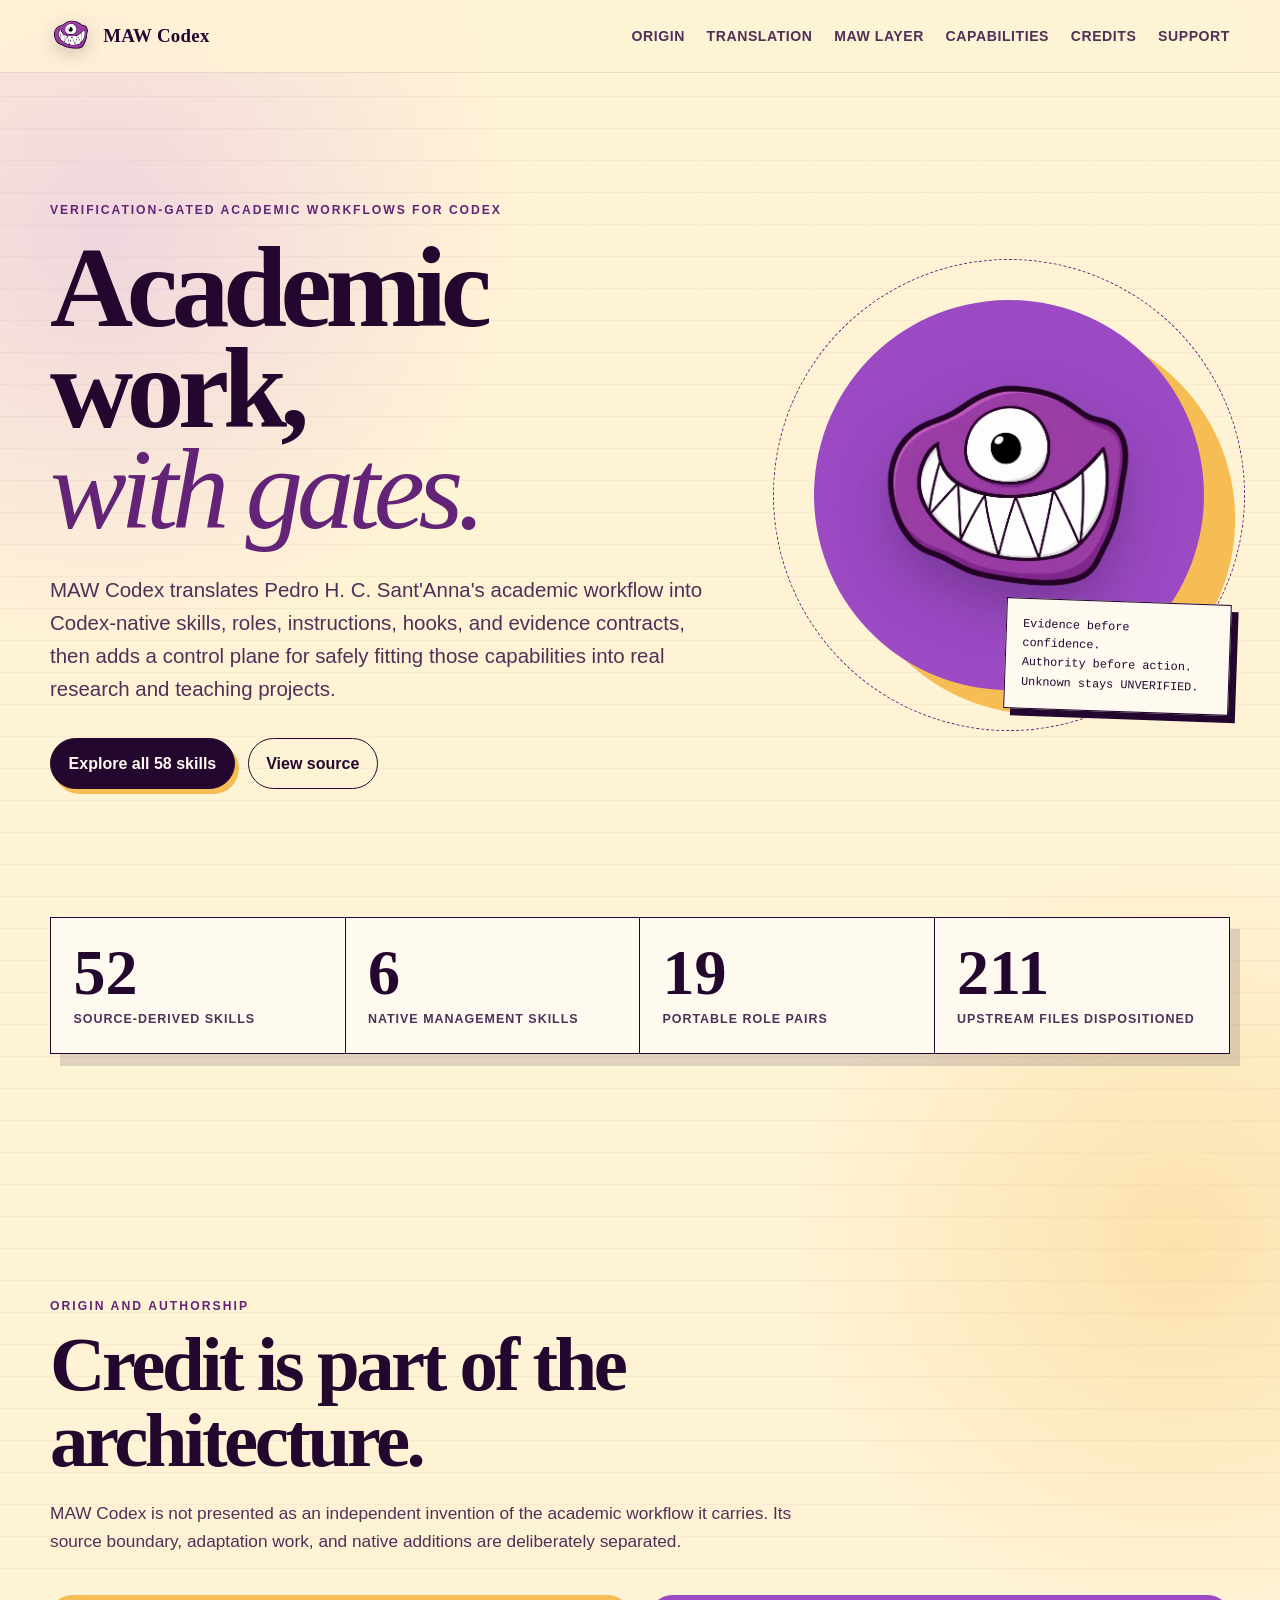
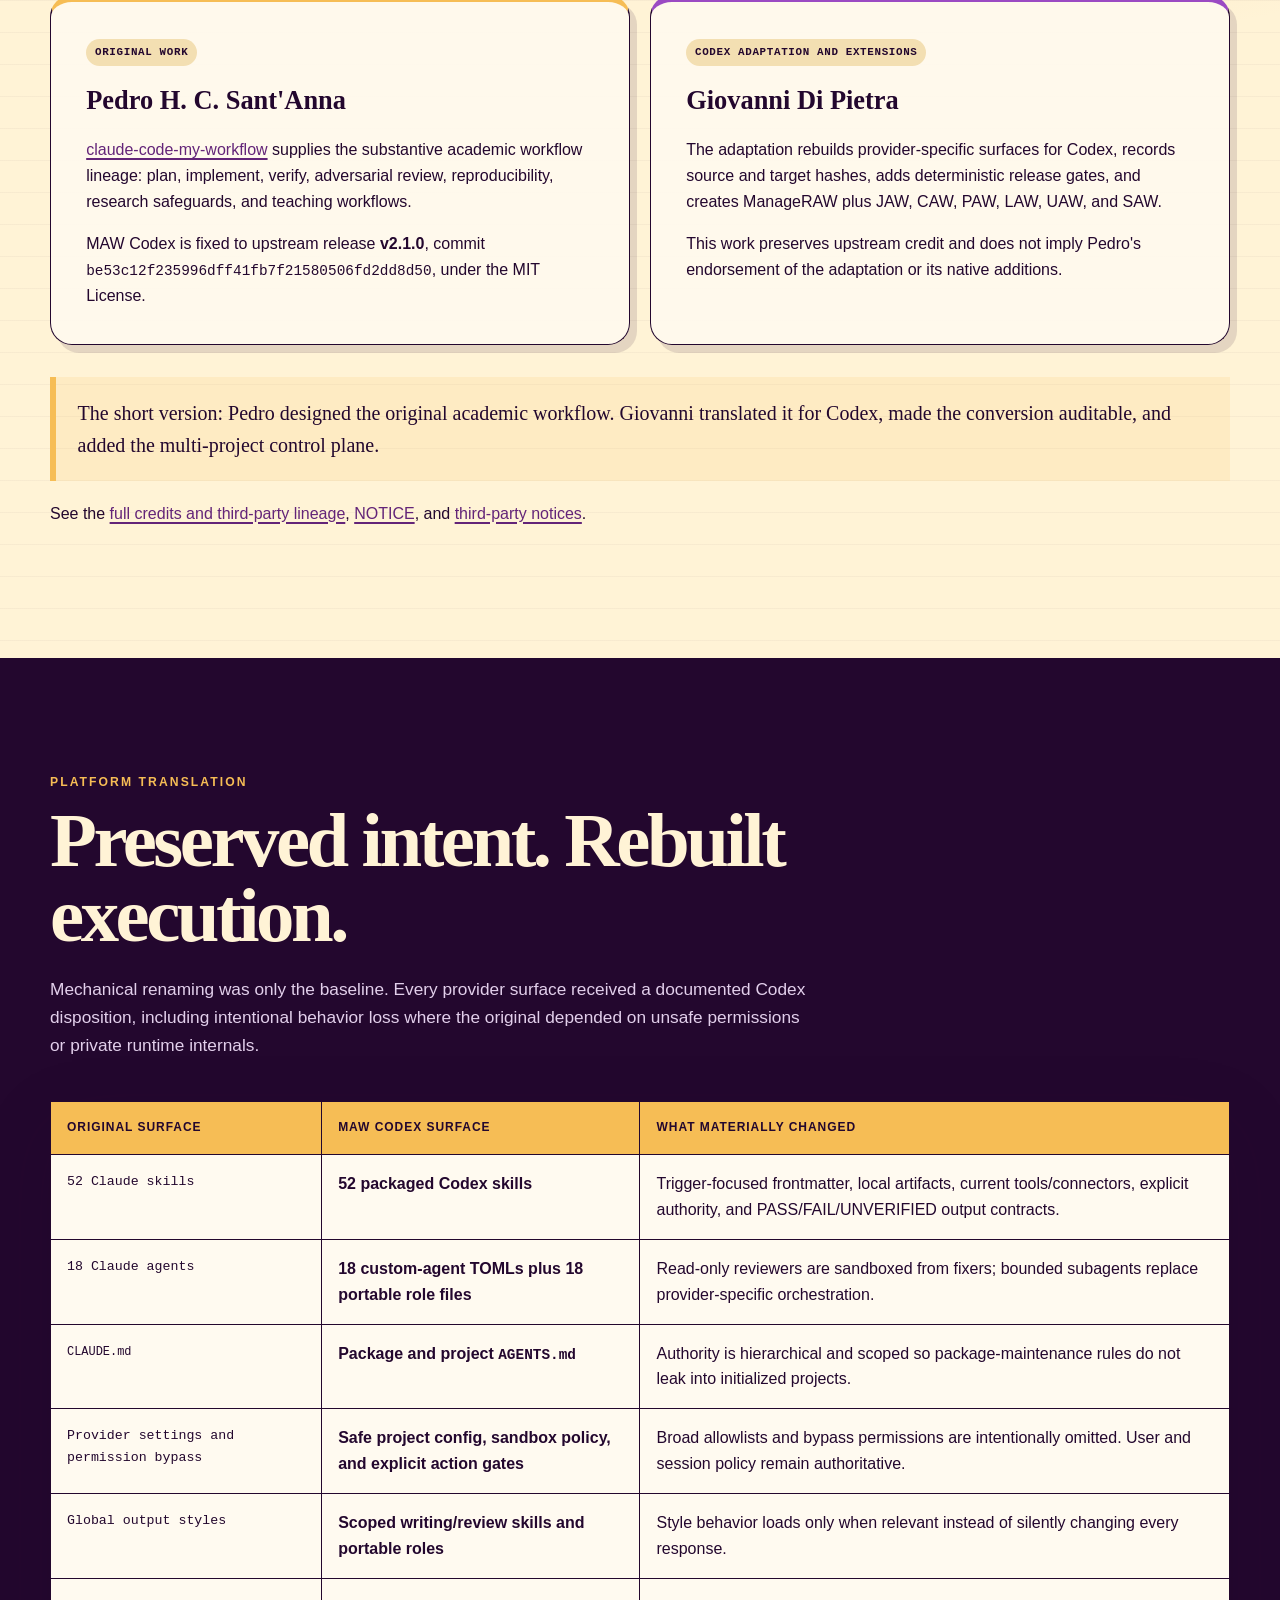
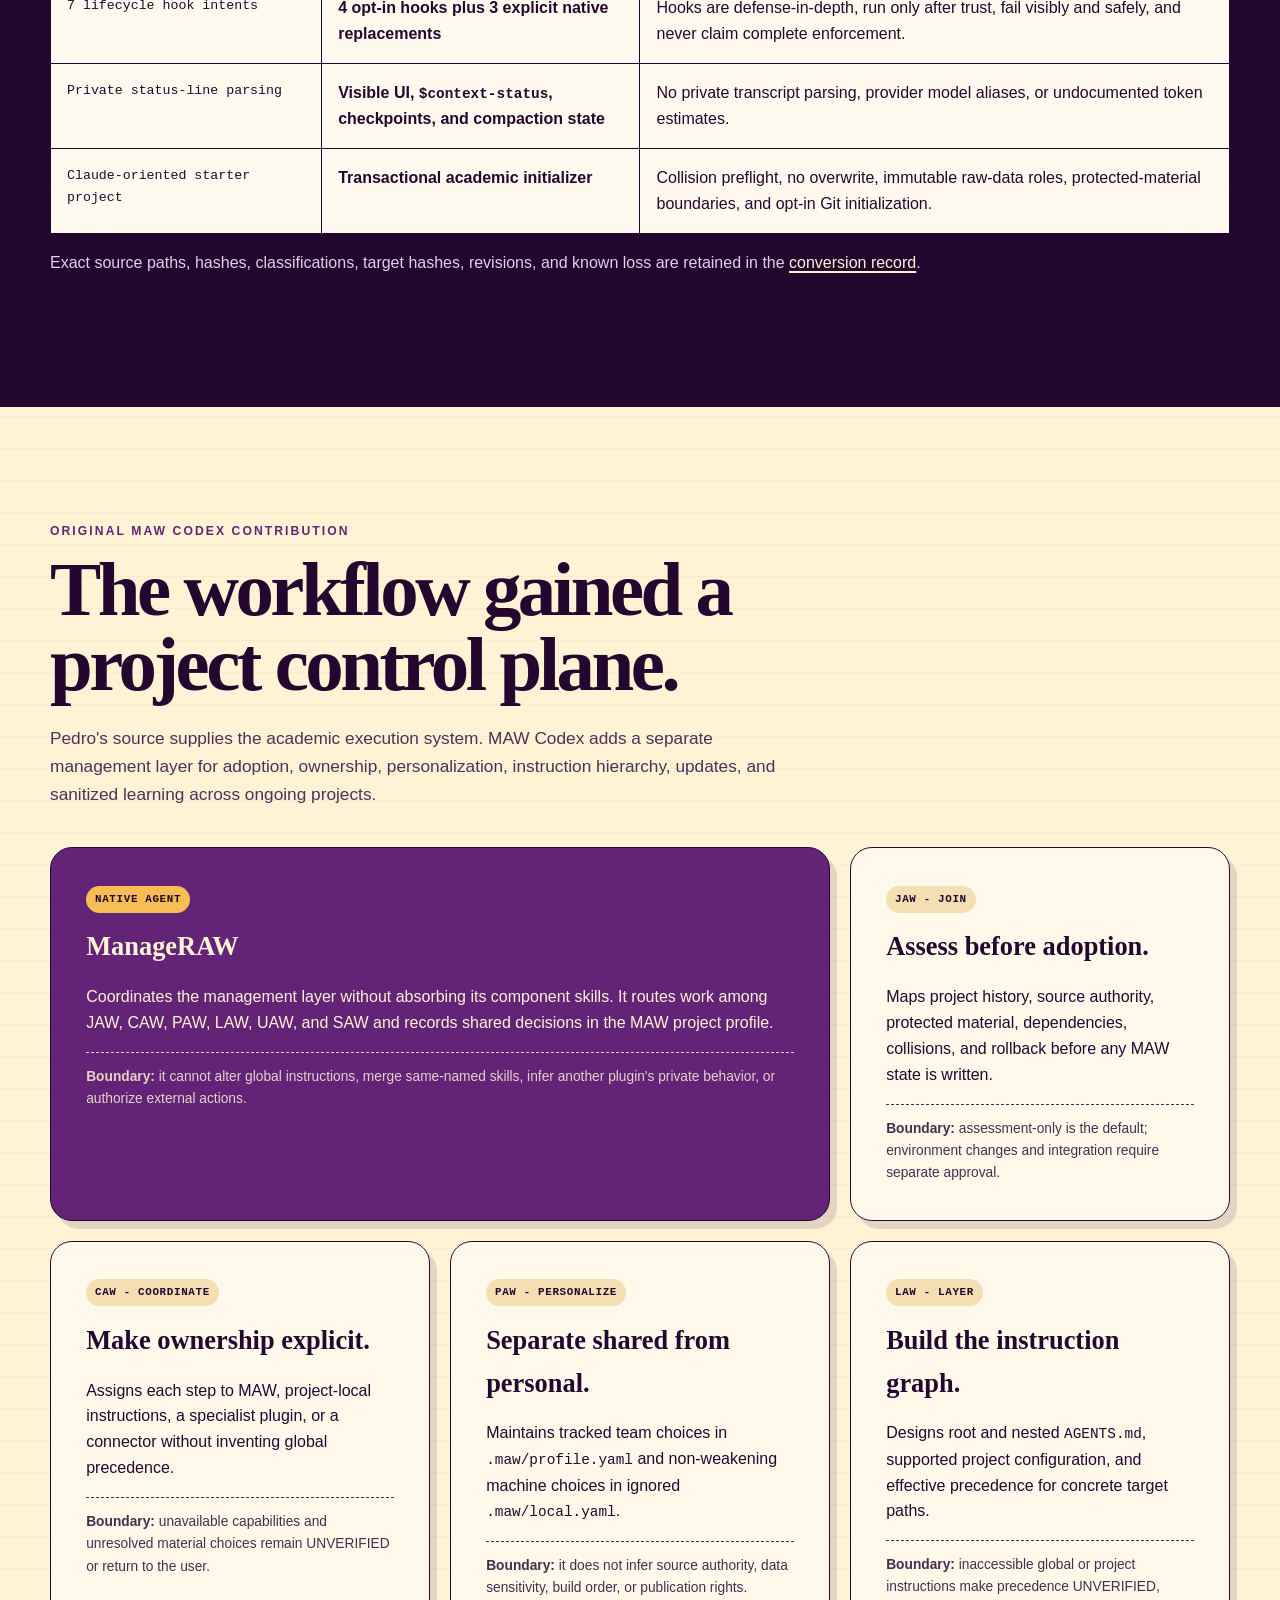
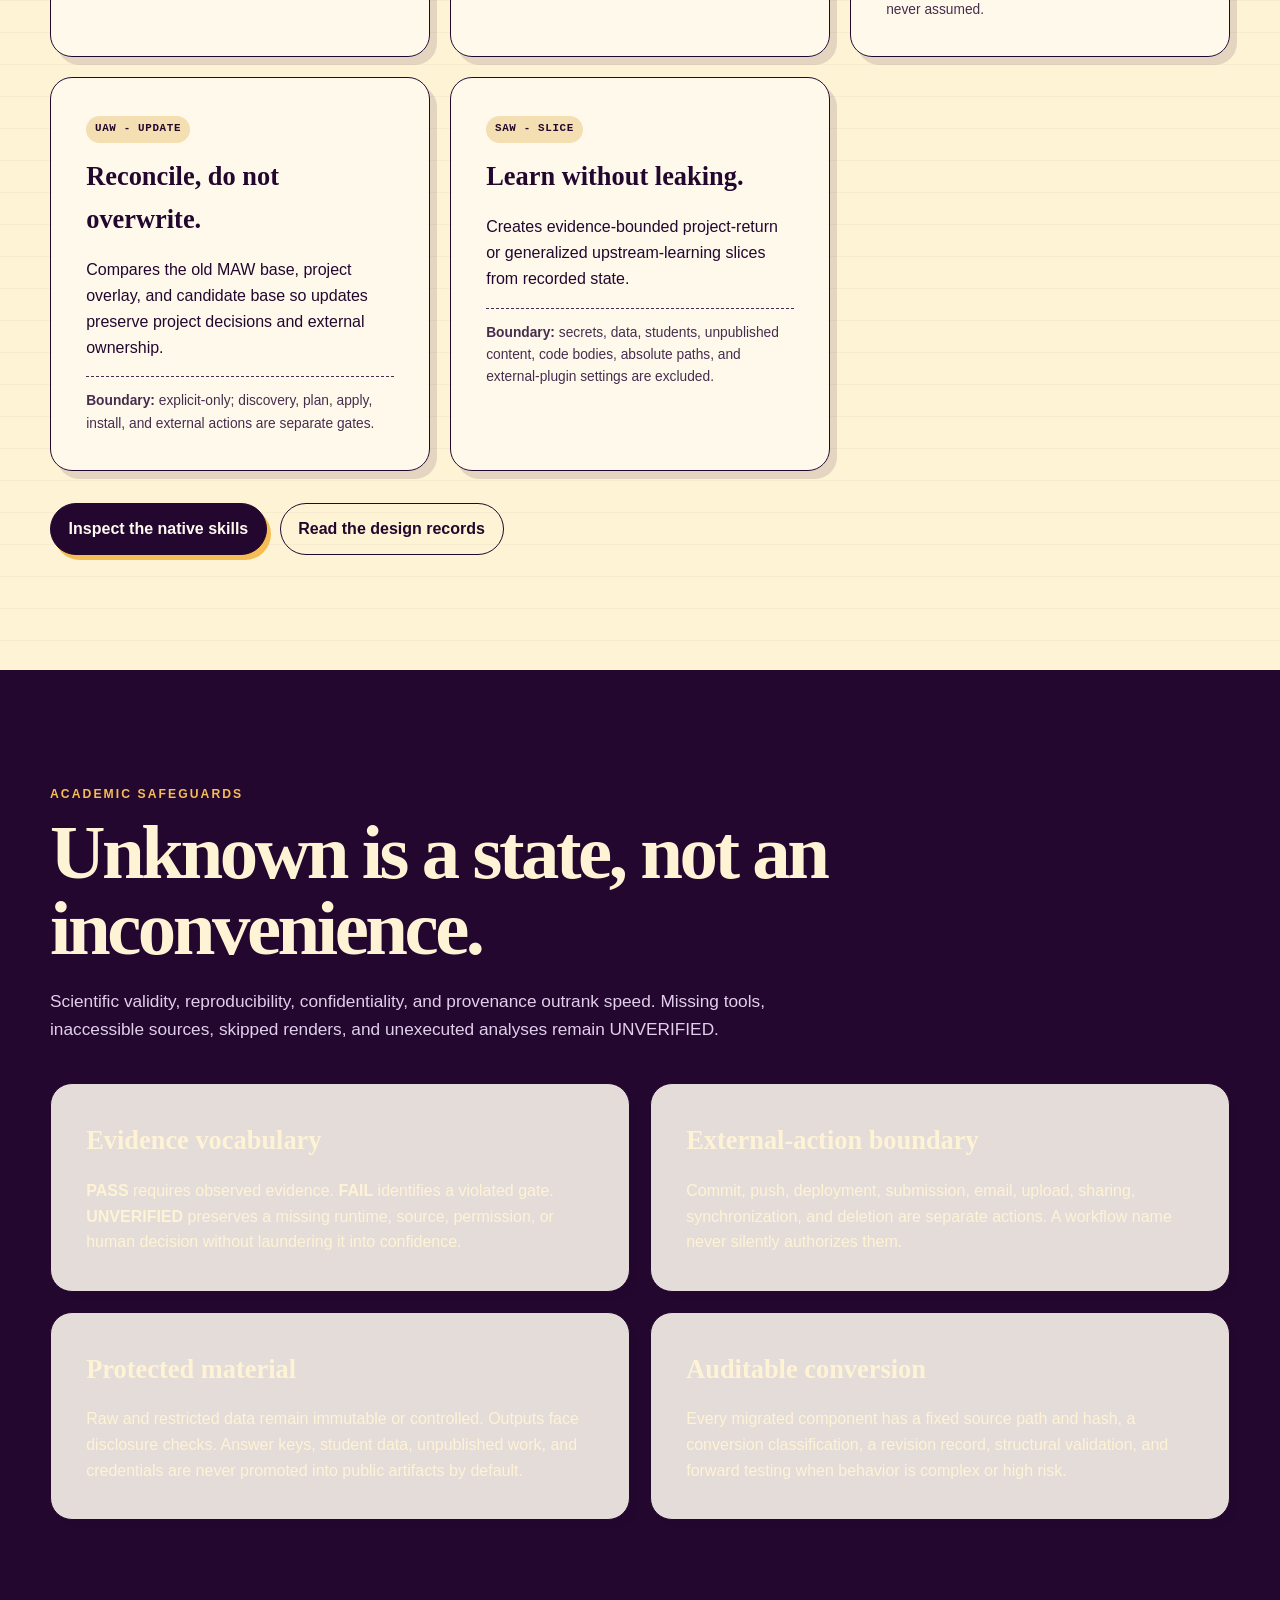
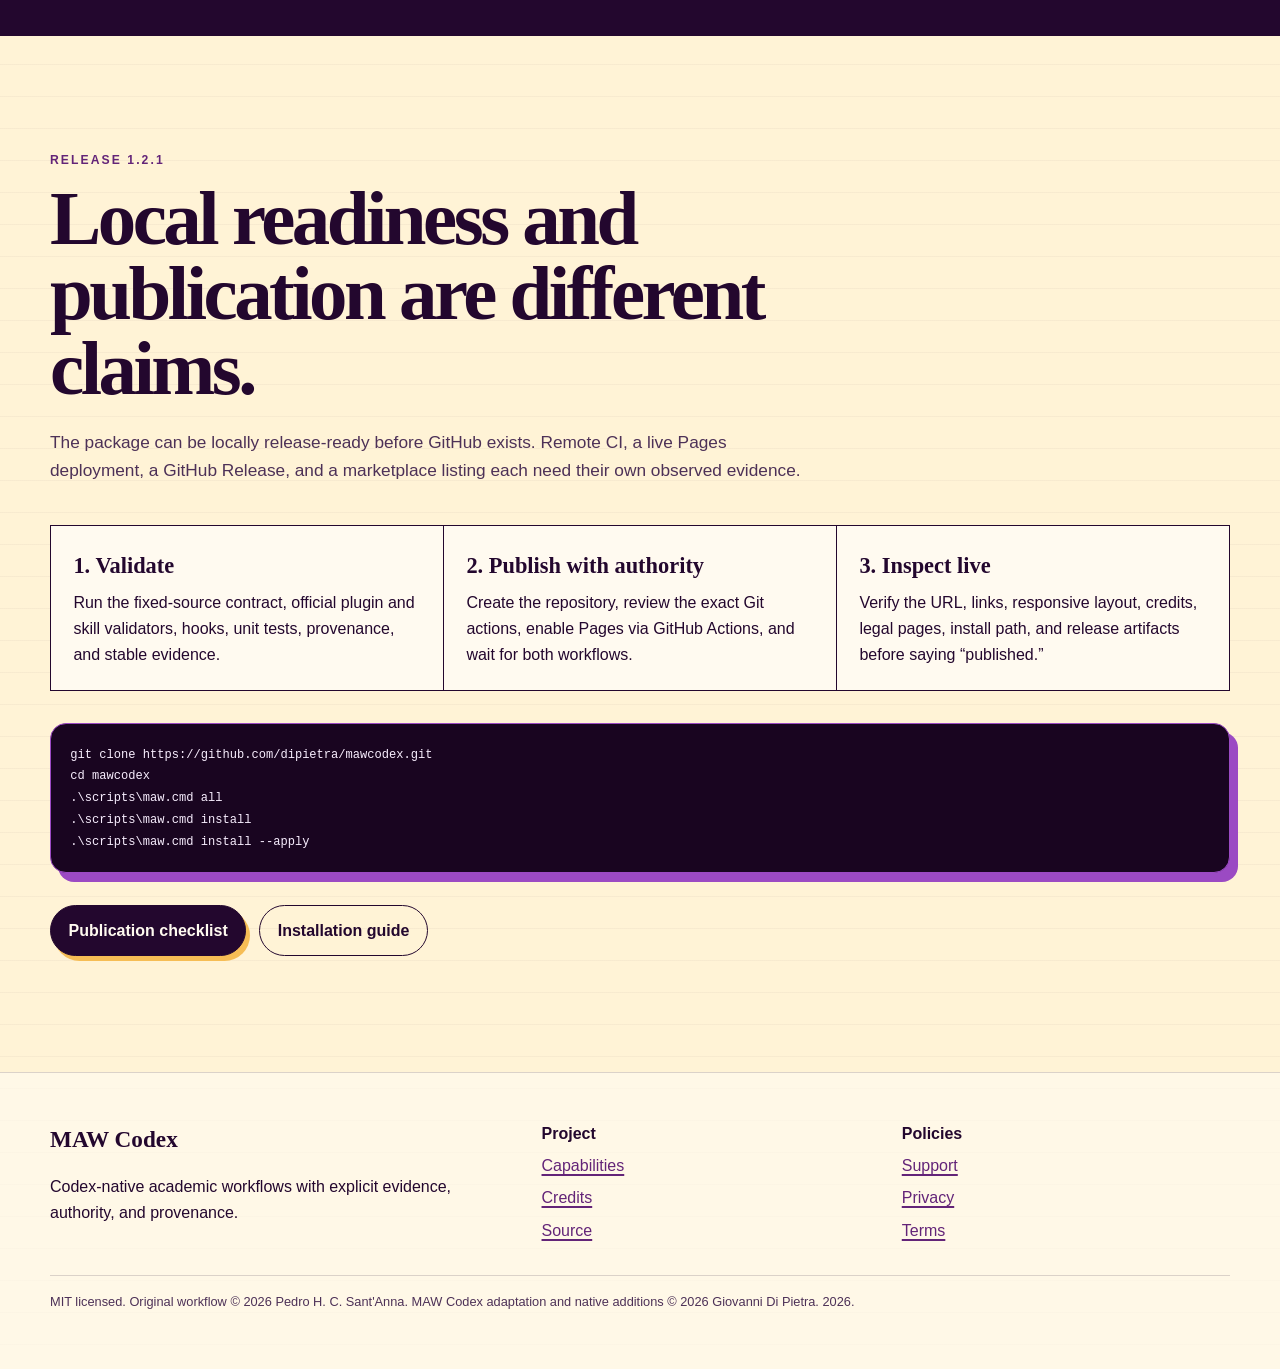
==== docs/index.html @ 22a6e123 "release: prepare MAW Codex 1.2.1 for publication" ====
<!doctype html>
<html lang="en-US">
<head>
  <meta charset="utf-8">
  <meta name="viewport" content="width=device-width, initial-scale=1">
  <meta name="description" content="MAW Codex translates Pedro H. C. Sant'Anna's academic workflow to Codex and adds a verification-gated project control plane.">
  <meta name="theme-color" content="#23072e">
  <meta property="og:title" content="MAW Codex - academic work, with gates">
  <meta property="og:description" content="58 academic workflow skills, explicit provenance, and Codex-native project management.">
  <meta property="og:type" content="website">
  <meta property="og:url" content="https://dipietra.github.io/mawcodex/">
  <meta property="og:image" content="https://dipietra.github.io/mawcodex/assets/brand/maw-icon.png">
  <link rel="canonical" href="https://dipietra.github.io/mawcodex/">
  <link rel="icon" href="assets/brand/maw-icon.png">
  <link rel="stylesheet" href="assets/site.css">
  <title>MAW Codex - Academic work, with gates</title>
</head>
<body>
  <a class="skip-link" href="#main">Skip to content</a>
  <header class="site-header">
    <nav class="nav" aria-label="Primary navigation">
      <a class="brand" href="index.html" aria-current="page">
        <img src="assets/brand/maw-icon.png" alt="">
        <span>MAW Codex</span>
      </a>
      <button class="nav-toggle" type="button" aria-expanded="false" aria-controls="nav-links">Menu</button>
      <div class="nav-links" id="nav-links">
        <a href="#origin">Origin</a>
        <a href="#translation">Translation</a>
        <a href="#control-plane">MAW layer</a>
        <a href="capabilities.html">Capabilities</a>
        <a href="credits.html">Credits</a>
        <a href="support.html">Support</a>
      </div>
    </nav>
  </header>

  <main id="main">
    <section class="shell hero">
      <div>
        <p class="eyebrow">Verification-gated academic workflows for Codex</p>
        <h1>Academic work, <span>with gates.</span></h1>
        <p class="lede">
          MAW Codex translates Pedro H. C. Sant'Anna's academic workflow into
          Codex-native skills, roles, instructions, hooks, and evidence
          contracts, then adds a control plane for safely fitting those
          capabilities into real research and teaching projects.
        </p>
        <div class="hero-actions">
          <a class="button" href="capabilities.html">Explore all 58 skills</a>
          <a class="button secondary" href="https://github.com/dipietra/mawcodex">View source</a>
        </div>
      </div>
      <div class="hero-mark" aria-label="MAW Codex visual mark">
        <img src="assets/brand/maw-icon.png" alt="Purple one-eyed MAW Codex mascot">
        <div class="hero-note">Evidence before confidence.<br>Authority before action.<br>Unknown stays UNVERIFIED.</div>
      </div>
    </section>

    <div class="shell stat-strip reveal" aria-label="Release inventory">
      <div class="stat"><strong>52</strong><span>source-derived skills</span></div>
      <div class="stat"><strong>6</strong><span>native management skills</span></div>
      <div class="stat"><strong>19</strong><span>portable role pairs</span></div>
      <div class="stat"><strong>211</strong><span>upstream files dispositioned</span></div>
    </div>

    <section class="shell section" id="origin">
      <p class="section-kicker">Origin and authorship</p>
      <h2>Credit is part of the architecture.</h2>
      <p class="section-lede">
        MAW Codex is not presented as an independent invention of the academic
        workflow it carries. Its source boundary, adaptation work, and native
        additions are deliberately separated.
      </p>
      <div class="origin-grid">
        <article class="card source reveal">
          <span class="card-label">Original work</span>
          <h3>Pedro H. C. Sant'Anna</h3>
          <p>
            <a href="https://github.com/pedrohcgs/claude-code-my-workflow">claude-code-my-workflow</a>
            supplies the substantive academic workflow lineage: plan,
            implement, verify, adversarial review, reproducibility, research
            safeguards, and teaching workflows.
          </p>
          <p>
            MAW Codex is fixed to upstream release <strong>v2.1.0</strong>,
            commit <code>be53c12f235996dff41fb7f21580506fd2dd8d50</code>,
            under the MIT License.
          </p>
        </article>
        <article class="card native reveal">
          <span class="card-label">Codex adaptation and extensions</span>
          <h3>Giovanni Di Pietra</h3>
          <p>
            The adaptation rebuilds provider-specific surfaces for Codex,
            records source and target hashes, adds deterministic release gates,
            and creates ManageRAW plus JAW, CAW, PAW, LAW, UAW, and SAW.
          </p>
          <p>
            This work preserves upstream credit and does not imply Pedro's
            endorsement of the adaptation or its native additions.
          </p>
        </article>
      </div>
      <p class="credit-line reveal">
        The short version: Pedro designed the original academic workflow.
        Giovanni translated it for Codex, made the conversion auditable, and
        added the multi-project control plane.
      </p>
      <p>
        See the <a href="credits.html">full credits and third-party lineage</a>,
        <a href="https://github.com/dipietra/mawcodex/blob/main/NOTICE.md">NOTICE</a>,
        and <a href="https://github.com/dipietra/mawcodex/blob/main/THIRD_PARTY_NOTICES.md">third-party notices</a>.
      </p>
    </section>

    <section class="section alt" id="translation">
      <div class="shell">
        <p class="section-kicker">Platform translation</p>
        <h2>Preserved intent. Rebuilt execution.</h2>
        <p class="section-lede">
          Mechanical renaming was only the baseline. Every provider surface
          received a documented Codex disposition, including intentional
          behavior loss where the original depended on unsafe permissions or
          private runtime internals.
        </p>
        <table class="translation-table reveal">
          <thead>
            <tr>
              <th>Original surface</th>
              <th>MAW Codex surface</th>
              <th>What materially changed</th>
            </tr>
          </thead>
          <tbody>
            <tr>
              <td data-label="Original">52 Claude skills</td>
              <td data-label="Codex target">52 packaged Codex skills</td>
              <td data-label="Material change">Trigger-focused frontmatter, local artifacts, current tools/connectors, explicit authority, and PASS/FAIL/UNVERIFIED output contracts.</td>
            </tr>
            <tr>
              <td data-label="Original">18 Claude agents</td>
              <td data-label="Codex target">18 custom-agent TOMLs plus 18 portable role files</td>
              <td data-label="Material change">Read-only reviewers are sandboxed from fixers; bounded subagents replace provider-specific orchestration.</td>
            </tr>
            <tr>
              <td data-label="Original"><code>CLAUDE.md</code></td>
              <td data-label="Codex target">Package and project <code>AGENTS.md</code></td>
              <td data-label="Material change">Authority is hierarchical and scoped so package-maintenance rules do not leak into initialized projects.</td>
            </tr>
            <tr>
              <td data-label="Original">Provider settings and permission bypass</td>
              <td data-label="Codex target">Safe project config, sandbox policy, and explicit action gates</td>
              <td data-label="Material change">Broad allowlists and bypass permissions are intentionally omitted. User and session policy remain authoritative.</td>
            </tr>
            <tr>
              <td data-label="Original">Global output styles</td>
              <td data-label="Codex target">Scoped writing/review skills and portable roles</td>
              <td data-label="Material change">Style behavior loads only when relevant instead of silently changing every response.</td>
            </tr>
            <tr>
              <td data-label="Original">7 lifecycle hook intents</td>
              <td data-label="Codex target">4 opt-in hooks plus 3 explicit native replacements</td>
              <td data-label="Material change">Hooks are defense-in-depth, run only after trust, fail visibly and safely, and never claim complete enforcement.</td>
            </tr>
            <tr>
              <td data-label="Original">Private status-line parsing</td>
              <td data-label="Codex target">Visible UI, <code>$context-status</code>, checkpoints, and compaction state</td>
              <td data-label="Material change">No private transcript parsing, provider model aliases, or undocumented token estimates.</td>
            </tr>
            <tr>
              <td data-label="Original">Claude-oriented starter project</td>
              <td data-label="Codex target">Transactional academic initializer</td>
              <td data-label="Material change">Collision preflight, no overwrite, immutable raw-data roles, protected-material boundaries, and opt-in Git initialization.</td>
            </tr>
          </tbody>
        </table>
        <p class="muted">
          Exact source paths, hashes, classifications, target hashes, revisions,
          and known loss are retained in the
          <a href="https://github.com/dipietra/mawcodex/tree/main/docs/conversion">conversion record</a>.
        </p>
      </div>
    </section>

    <section class="shell section" id="control-plane">
      <p class="section-kicker">Original MAW Codex contribution</p>
      <h2>The workflow gained a project control plane.</h2>
      <p class="section-lede">
        Pedro's source supplies the academic execution system. MAW Codex adds a
        separate management layer for adoption, ownership, personalization,
        instruction hierarchy, updates, and sanitized learning across ongoing
        projects.
      </p>
      <div class="management-grid">
        <article class="card reveal">
          <span class="card-label">Native agent</span>
          <h3>ManageRAW</h3>
          <p>
            Coordinates the management layer without absorbing its component
            skills. It routes work among JAW, CAW, PAW, LAW, UAW, and SAW and
            records shared decisions in the MAW project profile.
          </p>
          <p class="boundary"><strong>Boundary:</strong> it cannot alter global instructions, merge same-named skills, infer another plugin's private behavior, or authorize external actions.</p>
        </article>
        <article class="card reveal">
          <span class="card-label">JAW - Join</span>
          <h3>Assess before adoption.</h3>
          <p>Maps project history, source authority, protected material, dependencies, collisions, and rollback before any MAW state is written.</p>
          <p class="boundary"><strong>Boundary:</strong> assessment-only is the default; environment changes and integration require separate approval.</p>
        </article>
        <article class="card reveal">
          <span class="card-label">CAW - Coordinate</span>
          <h3>Make ownership explicit.</h3>
          <p>Assigns each step to MAW, project-local instructions, a specialist plugin, or a connector without inventing global precedence.</p>
          <p class="boundary"><strong>Boundary:</strong> unavailable capabilities and unresolved material choices remain UNVERIFIED or return to the user.</p>
        </article>
        <article class="card reveal">
          <span class="card-label">PAW - Personalize</span>
          <h3>Separate shared from personal.</h3>
          <p>Maintains tracked team choices in <code>.maw/profile.yaml</code> and non-weakening machine choices in ignored <code>.maw/local.yaml</code>.</p>
          <p class="boundary"><strong>Boundary:</strong> it does not infer source authority, data sensitivity, build order, or publication rights.</p>
        </article>
        <article class="card reveal">
          <span class="card-label">LAW - Layer</span>
          <h3>Build the instruction graph.</h3>
          <p>Designs root and nested <code>AGENTS.md</code>, supported project configuration, and effective precedence for concrete target paths.</p>
          <p class="boundary"><strong>Boundary:</strong> inaccessible global or project instructions make precedence UNVERIFIED, never assumed.</p>
        </article>
        <article class="card reveal">
          <span class="card-label">UAW - Update</span>
          <h3>Reconcile, do not overwrite.</h3>
          <p>Compares the old MAW base, project overlay, and candidate base so updates preserve project decisions and external ownership.</p>
          <p class="boundary"><strong>Boundary:</strong> explicit-only; discovery, plan, apply, install, and external actions are separate gates.</p>
        </article>
        <article class="card reveal">
          <span class="card-label">SAW - Slice</span>
          <h3>Learn without leaking.</h3>
          <p>Creates evidence-bounded project-return or generalized upstream-learning slices from recorded state.</p>
          <p class="boundary"><strong>Boundary:</strong> secrets, data, students, unpublished content, code bodies, absolute paths, and external-plugin settings are excluded.</p>
        </article>
      </div>
      <div class="hero-actions">
        <a class="button" href="capabilities.html?filter=native">Inspect the native skills</a>
        <a class="button secondary" href="https://github.com/dipietra/mawcodex/tree/main/docs/conversion">Read the design records</a>
      </div>
    </section>

    <section class="section alt" id="safeguards">
      <div class="shell">
        <p class="section-kicker">Academic safeguards</p>
        <h2>Unknown is a state, not an inconvenience.</h2>
        <p class="section-lede">
          Scientific validity, reproducibility, confidentiality, and
          provenance outrank speed. Missing tools, inaccessible sources,
          skipped renders, and unexecuted analyses remain UNVERIFIED.
        </p>
        <div class="policy-grid">
          <article class="card reveal">
            <h3>Evidence vocabulary</h3>
            <p><strong>PASS</strong> requires observed evidence. <strong>FAIL</strong> identifies a violated gate. <strong>UNVERIFIED</strong> preserves a missing runtime, source, permission, or human decision without laundering it into confidence.</p>
          </article>
          <article class="card reveal">
            <h3>External-action boundary</h3>
            <p>Commit, push, deployment, submission, email, upload, sharing, synchronization, and deletion are separate actions. A workflow name never silently authorizes them.</p>
          </article>
          <article class="card reveal">
            <h3>Protected material</h3>
            <p>Raw and restricted data remain immutable or controlled. Outputs face disclosure checks. Answer keys, student data, unpublished work, and credentials are never promoted into public artifacts by default.</p>
          </article>
          <article class="card reveal">
            <h3>Auditable conversion</h3>
            <p>Every migrated component has a fixed source path and hash, a conversion classification, a revision record, structural validation, and forward testing when behavior is complex or high risk.</p>
          </article>
        </div>
      </div>
    </section>

    <section class="shell section" id="release">
      <p class="section-kicker">Release 1.2.1</p>
      <h2>Local readiness and publication are different claims.</h2>
      <p class="section-lede">
        The package can be locally release-ready before GitHub exists. Remote CI,
        a live Pages deployment, a GitHub Release, and a marketplace listing
        each need their own observed evidence.
      </p>
      <div class="release-rail reveal">
        <div class="release-step">
          <strong>1. Validate</strong>
          Run the fixed-source contract, official plugin and skill validators,
          hooks, unit tests, provenance, and stable evidence.
        </div>
        <div class="release-step">
          <strong>2. Publish with authority</strong>
          Create the repository, review the exact Git actions, enable Pages via
          GitHub Actions, and wait for both workflows.
        </div>
        <div class="release-step">
          <strong>3. Inspect live</strong>
          Verify the URL, links, responsive layout, credits, legal pages,
          install path, and release artifacts before saying “published.”
        </div>
      </div>
      <pre class="code-block" aria-label="Local validation and installation commands"><code>git clone https://github.com/dipietra/mawcodex.git
cd mawcodex
.\scripts\maw.cmd all
.\scripts\maw.cmd install
.\scripts\maw.cmd install --apply</code></pre>
      <div class="hero-actions">
        <a class="button" href="https://github.com/dipietra/mawcodex/blob/main/docs/PUBLISHING.md">Publication checklist</a>
        <a class="button secondary" href="https://github.com/dipietra/mawcodex/blob/main/docs/INSTALL.md">Installation guide</a>
      </div>
    </section>
  </main>

  <footer class="site-footer">
    <div class="shell">
      <div class="footer-grid">
        <div>
          <h2>MAW Codex</h2>
          <p>Codex-native academic workflows with explicit evidence, authority, and provenance.</p>
        </div>
        <div class="footer-links">
          <strong>Project</strong>
          <a href="capabilities.html">Capabilities</a>
          <a href="credits.html">Credits</a>
          <a href="https://github.com/dipietra/mawcodex">Source</a>
        </div>
        <div class="footer-links">
          <strong>Policies</strong>
          <a href="support.html">Support</a>
          <a href="privacy.html">Privacy</a>
          <a href="terms.html">Terms</a>
        </div>
      </div>
      <p class="footer-small">
        MIT licensed. Original workflow © 2026 Pedro H. C. Sant'Anna.
        MAW Codex adaptation and native additions © 2026 Giovanni Di Pietra.
        <span data-year>2026</span>.
      </p>
    </div>
  </footer>
  <script src="assets/site.js" defer></script>
</body>
</html>
---- docs/assets/site.css ----
:root {
  --ink: #23072e;
  --ink-soft: #4d3157;
  --paper: #fff3d6;
  --paper-light: #fffaf0;
  --paper-deep: #f3dfb2;
  --purple: #9b4ac3;
  --purple-dark: #632478;
  --lavender: #c98af2;
  --gold: #f6bd55;
  --teal: #1f7a75;
  --red: #b84444;
  --line: rgba(35, 7, 46, 0.16);
  --shadow: 0 24px 70px rgba(35, 7, 46, 0.14);
  --radius: 22px;
  --display: Baskerville, "Iowan Old Style", "Palatino Linotype", serif;
  --sans: "Aptos", "Trebuchet MS", "Gill Sans", sans-serif;
  --mono: "Cascadia Code", "IBM Plex Mono", Consolas, monospace;
  --max: 1180px;
}

* {
  box-sizing: border-box;
}

html {
  scroll-behavior: smooth;
}

body {
  margin: 0;
  color: var(--ink);
  background:
    radial-gradient(circle at 8% 3%, rgba(201, 138, 242, 0.28), transparent 26rem),
    radial-gradient(circle at 92% 16%, rgba(246, 189, 85, 0.32), transparent 24rem),
    linear-gradient(rgba(35, 7, 46, 0.035) 1px, transparent 1px),
    var(--paper);
  background-size: auto, auto, 100% 32px, auto;
  font-family: var(--sans);
  line-height: 1.62;
  min-height: 100vh;
}

body::before {
  content: "";
  position: fixed;
  inset: 0;
  pointer-events: none;
  opacity: 0.22;
  background-image: radial-gradient(rgba(35, 7, 46, 0.14) 0.7px, transparent 0.7px);
  background-size: 7px 7px;
  mask-image: linear-gradient(to bottom, black, transparent 72%);
  z-index: -1;
}

a {
  color: var(--purple-dark);
  text-decoration-thickness: 0.12em;
  text-underline-offset: 0.16em;
}

a:hover {
  color: var(--teal);
}

img {
  max-width: 100%;
}

code,
pre {
  font-family: var(--mono);
}

code {
  font-size: 0.9em;
}

.skip-link {
  position: fixed;
  left: 1rem;
  top: -5rem;
  padding: 0.7rem 1rem;
  background: var(--ink);
  color: white;
  border-radius: 10px;
  z-index: 100;
}

.skip-link:focus {
  top: 1rem;
}

.site-header {
  position: sticky;
  top: 0;
  z-index: 50;
  border-bottom: 1px solid rgba(35, 7, 46, 0.1);
  background: rgba(255, 243, 214, 0.86);
  backdrop-filter: blur(18px);
}

.nav {
  width: min(calc(100% - 2rem), var(--max));
  min-height: 72px;
  margin: 0 auto;
  display: flex;
  align-items: center;
  justify-content: space-between;
  gap: 1.5rem;
}

.brand {
  display: inline-flex;
  align-items: center;
  gap: 0.7rem;
  color: var(--ink);
  font-family: var(--display);
  font-weight: 700;
  font-size: 1.18rem;
  text-decoration: none;
  letter-spacing: 0.015em;
}

.brand img {
  width: 42px;
  height: 42px;
  object-fit: contain;
  filter: drop-shadow(0 5px 9px rgba(35, 7, 46, 0.2));
}

.nav-links {
  display: flex;
  align-items: center;
  gap: 1.35rem;
  font-size: 0.88rem;
  font-weight: 700;
  letter-spacing: 0.04em;
  text-transform: uppercase;
}

.nav-links a {
  color: var(--ink-soft);
  text-decoration: none;
}

.nav-links a:hover,
.nav-links a[aria-current="page"] {
  color: var(--purple-dark);
}

.nav-toggle {
  display: none;
  border: 1px solid var(--line);
  background: var(--paper-light);
  color: var(--ink);
  padding: 0.55rem 0.75rem;
  border-radius: 12px;
  font: inherit;
  font-weight: 700;
}

main {
  overflow: hidden;
}

.shell {
  width: min(calc(100% - 2rem), var(--max));
  margin-inline: auto;
}

.hero {
  min-height: calc(100vh - 72px);
  display: grid;
  grid-template-columns: minmax(0, 1.2fr) minmax(280px, 0.8fr);
  align-items: center;
  gap: clamp(2rem, 6vw, 6rem);
  padding-block: clamp(5rem, 10vw, 9rem);
}

.eyebrow {
  margin: 0 0 1rem;
  color: var(--purple-dark);
  font-size: 0.76rem;
  font-weight: 800;
  letter-spacing: 0.16em;
  text-transform: uppercase;
}

.hero h1,
.page-hero h1 {
  margin: 0;
  max-width: 900px;
  font-family: var(--display);
  font-size: clamp(3.7rem, 9vw, 8.6rem);
  font-weight: 700;
  letter-spacing: -0.055em;
  line-height: 0.88;
}

.hero h1 span {
  display: block;
  color: var(--purple-dark);
  font-style: italic;
  font-weight: 400;
}

.hero .lede,
.page-hero .lede {
  max-width: 720px;
  margin: 2rem 0 0;
  color: var(--ink-soft);
  font-size: clamp(1.06rem, 2vw, 1.28rem);
}

.hero-actions {
  display: flex;
  flex-wrap: wrap;
  gap: 0.8rem;
  margin-top: 2rem;
}

.button {
  display: inline-flex;
  align-items: center;
  justify-content: center;
  min-height: 48px;
  padding: 0.75rem 1.1rem;
  border: 1px solid var(--ink);
  border-radius: 999px;
  color: var(--paper-light);
  background: var(--ink);
  font-weight: 800;
  text-decoration: none;
  box-shadow: 4px 5px 0 var(--gold);
  transition: transform 150ms ease, box-shadow 150ms ease;
}

.button:hover {
  color: white;
  transform: translate(-2px, -2px);
  box-shadow: 7px 8px 0 var(--gold);
}

.button.secondary {
  color: var(--ink);
  background: transparent;
  box-shadow: none;
}

.hero-mark {
  position: relative;
  min-height: 480px;
  display: grid;
  place-items: center;
}

.hero-mark::before,
.hero-mark::after {
  content: "";
  position: absolute;
  border-radius: 50%;
}

.hero-mark::before {
  width: min(31vw, 390px);
  aspect-ratio: 1;
  background: var(--purple);
  box-shadow: 28px 28px 0 var(--gold);
  transform: rotate(-7deg);
}

.hero-mark::after {
  width: min(37vw, 470px);
  aspect-ratio: 1;
  border: 1px dashed var(--purple-dark);
  animation: orbit 24s linear infinite;
}

.hero-mark img {
  position: relative;
  z-index: 2;
  width: min(24vw, 300px);
  filter: drop-shadow(0 24px 26px rgba(35, 7, 46, 0.28));
  animation: hover 5s ease-in-out infinite;
}

.hero-note {
  position: absolute;
  right: 0;
  bottom: 1.5rem;
  z-index: 3;
  max-width: 225px;
  padding: 1rem;
  border: 1px solid var(--ink);
  background: var(--paper-light);
  box-shadow: 7px 7px 0 var(--ink);
  font-family: var(--mono);
  font-size: 0.74rem;
  transform: rotate(2deg);
}

@keyframes hover {
  50% { transform: translateY(-12px) rotate(2deg); }
}

@keyframes orbit {
  to { transform: rotate(360deg); }
}

.stat-strip {
  display: grid;
  grid-template-columns: repeat(4, 1fr);
  margin-bottom: clamp(5rem, 10vw, 9rem);
  border: 1px solid var(--ink);
  background: var(--paper-light);
  box-shadow: 10px 12px 0 rgba(35, 7, 46, 0.14);
}

.stat {
  padding: 1.4rem;
  border-right: 1px solid var(--ink);
}

.stat:last-child {
  border-right: 0;
}

.stat strong {
  display: block;
  font-family: var(--display);
  font-size: clamp(2.4rem, 5vw, 4.3rem);
  line-height: 1;
}

.stat span {
  color: var(--ink-soft);
  font-size: 0.78rem;
  font-weight: 800;
  letter-spacing: 0.08em;
  text-transform: uppercase;
}

.section {
  padding-block: clamp(4rem, 9vw, 8rem);
}

.section.alt {
  position: relative;
}

.section.alt::before {
  content: "";
  position: absolute;
  inset: 0 calc(50% - 50vw);
  z-index: -1;
  background: var(--ink);
}

.section.alt,
.section.alt a {
  color: var(--paper);
}

.section.alt .section-lede,
.section.alt .muted {
  color: #e2cfeb;
}

.section-kicker {
  margin: 0 0 0.65rem;
  color: var(--purple-dark);
  font-size: 0.76rem;
  font-weight: 900;
  letter-spacing: 0.17em;
  text-transform: uppercase;
}

.alt .section-kicker {
  color: var(--gold);
}

.section h2 {
  max-width: 850px;
  margin: 0;
  font-family: var(--display);
  font-size: clamp(2.6rem, 6vw, 5.4rem);
  letter-spacing: -0.045em;
  line-height: 0.98;
}

.section-lede {
  max-width: 760px;
  margin: 1.4rem 0 0;
  color: var(--ink-soft);
  font-size: 1.08rem;
}

.origin-grid,
.management-grid,
.policy-grid {
  display: grid;
  grid-template-columns: repeat(2, minmax(0, 1fr));
  gap: 1.25rem;
  margin-top: 2.4rem;
}

.card {
  position: relative;
  padding: clamp(1.4rem, 3vw, 2.2rem);
  border: 1px solid var(--ink);
  border-radius: var(--radius);
  background: rgba(255, 250, 240, 0.88);
  box-shadow: 7px 8px 0 rgba(35, 7, 46, 0.12);
}

.card h3 {
  margin: 0 0 0.7rem;
  font-family: var(--display);
  font-size: 1.65rem;
}

.card p:last-child {
  margin-bottom: 0;
}

.card.source {
  border-top: 7px solid var(--gold);
}

.card.native {
  border-top: 7px solid var(--purple);
}

.card-label,
.badge {
  display: inline-flex;
  margin-bottom: 0.8rem;
  padding: 0.28rem 0.55rem;
  border-radius: 999px;
  background: var(--paper-deep);
  color: var(--ink);
  font-family: var(--mono);
  font-size: 0.68rem;
  font-weight: 800;
  letter-spacing: 0.06em;
  text-transform: uppercase;
}

.credit-line {
  margin-top: 2rem;
  padding: 1.2rem 1.35rem;
  border-left: 6px solid var(--gold);
  background: rgba(246, 189, 85, 0.14);
  font-family: var(--display);
  font-size: 1.25rem;
}

.translation-table {
  width: 100%;
  margin-top: 2.6rem;
  border-collapse: collapse;
  background: var(--paper-light);
  color: var(--ink);
  box-shadow: var(--shadow);
}

.translation-table th,
.translation-table td {
  padding: 1rem;
  border: 1px solid var(--ink);
  vertical-align: top;
  text-align: left;
}

.translation-table th {
  background: var(--gold);
  font-size: 0.75rem;
  letter-spacing: 0.08em;
  text-transform: uppercase;
}

.translation-table td:first-child {
  width: 23%;
  font-family: var(--mono);
  font-size: 0.83rem;
}

.translation-table td:nth-child(2) {
  width: 27%;
  font-weight: 800;
}

.management-grid {
  grid-template-columns: repeat(3, minmax(0, 1fr));
}

.management-grid .card:first-child {
  grid-column: span 2;
  color: var(--paper);
  background: var(--purple-dark);
}

.management-grid .card:first-child .card-label {
  background: var(--gold);
}

.boundary {
  margin-top: 1rem;
  padding-top: 0.8rem;
  border-top: 1px dashed currentColor;
  font-size: 0.86rem;
  opacity: 0.84;
}

.release-rail {
  display: grid;
  grid-template-columns: 1fr 1fr 1fr;
  gap: 1px;
  margin-top: 2.5rem;
  border: 1px solid var(--ink);
  background: var(--ink);
}

.release-step {
  padding: 1.4rem;
  background: var(--paper-light);
}

.release-step strong {
  display: block;
  margin-bottom: 0.35rem;
  font-family: var(--display);
  font-size: 1.4rem;
}

.code-block {
  position: relative;
  margin-top: 2rem;
  padding: 1.2rem;
  overflow-x: auto;
  border: 1px solid var(--purple);
  border-radius: 16px;
  background: #190520;
  color: #f8eefe;
  box-shadow: 8px 9px 0 var(--purple);
  font-size: 0.84rem;
}

.page-hero {
  padding-block: clamp(5rem, 10vw, 8rem) 3rem;
}

.page-hero h1 {
  font-size: clamp(3.4rem, 8vw, 7rem);
}

.page-hero .eyebrow {
  margin-bottom: 1rem;
}

.toolbar {
  position: sticky;
  top: 86px;
  z-index: 20;
  display: grid;
  grid-template-columns: minmax(220px, 1fr) auto;
  gap: 1rem;
  margin: 1rem 0 2rem;
  padding: 0.9rem;
  border: 1px solid var(--ink);
  border-radius: 18px;
  background: rgba(255, 250, 240, 0.94);
  box-shadow: 5px 6px 0 rgba(35, 7, 46, 0.11);
  backdrop-filter: blur(14px);
}

.search {
  width: 100%;
  min-height: 44px;
  padding: 0.65rem 0.8rem;
  border: 1px solid var(--ink);
  border-radius: 12px;
  color: var(--ink);
  background: white;
  font: inherit;
}

.filters {
  display: flex;
  flex-wrap: wrap;
  gap: 0.45rem;
}

.filter {
  border: 1px solid var(--ink);
  border-radius: 999px;
  padding: 0.55rem 0.75rem;
  color: var(--ink);
  background: transparent;
  font: inherit;
  font-size: 0.78rem;
  font-weight: 800;
  cursor: pointer;
}

.filter[aria-pressed="true"] {
  color: white;
  background: var(--ink);
}

.ledger-meta {
  display: flex;
  justify-content: space-between;
  gap: 1rem;
  color: var(--ink-soft);
  font-size: 0.86rem;
}

.capability-grid {
  display: grid;
  grid-template-columns: repeat(2, minmax(0, 1fr));
  gap: 1rem;
  margin: 1rem 0 6rem;
}

.capability {
  padding: 1.35rem;
  border: 1px solid var(--line);
  border-left: 6px solid var(--purple);
  border-radius: 16px;
  background: rgba(255, 250, 240, 0.82);
}

.capability[data-origin="adapted"] {
  border-left-color: var(--gold);
}

.capability h2 {
  margin: 0.35rem 0 0.65rem;
  font-family: var(--display);
  font-size: 1.7rem;
}

.capability p {
  margin: 0.55rem 0;
  color: var(--ink-soft);
}

.capability .translation {
  padding-top: 0.7rem;
  border-top: 1px dashed var(--line);
  color: var(--ink);
  font-size: 0.9rem;
}

.capability .meta {
  display: flex;
  flex-wrap: wrap;
  gap: 0.4rem;
}

.capability .badge {
  margin: 0;
}

.legal {
  max-width: 820px;
  padding-bottom: 7rem;
}

.legal h2 {
  margin-top: 2.4rem;
  font-family: var(--display);
  font-size: 2rem;
}

.legal li {
  margin-block: 0.55rem;
}

.notice {
  padding: 1rem 1.15rem;
  border: 1px solid var(--purple-dark);
  border-radius: 14px;
  background: rgba(201, 138, 242, 0.13);
}

.site-footer {
  padding: 3rem 0;
  border-top: 1px solid var(--line);
  background: rgba(255, 250, 240, 0.65);
}

.footer-grid {
  display: grid;
  grid-template-columns: 1.4fr 1fr 1fr;
  gap: 2rem;
}

.footer-grid h2 {
  margin: 0 0 0.5rem;
  font-family: var(--display);
  font-size: 1.45rem;
}

.footer-links {
  display: grid;
  gap: 0.4rem;
}

.footer-small {
  margin-top: 2rem;
  padding-top: 1rem;
  border-top: 1px solid var(--line);
  color: var(--ink-soft);
  font-size: 0.8rem;
}

.reveal {
  opacity: 0;
  transform: translateY(18px);
  transition: opacity 650ms ease, transform 650ms ease;
}

.reveal.visible {
  opacity: 1;
  transform: none;
}

@media (max-width: 900px) {
  .hero {
    min-height: auto;
    grid-template-columns: 1fr;
  }

  .hero-mark {
    min-height: 380px;
  }

  .hero-mark::before {
    width: min(70vw, 360px);
  }

  .hero-mark::after {
    width: min(82vw, 430px);
  }

  .hero-mark img {
    width: min(55vw, 280px);
  }

  .stat-strip,
  .management-grid,
  .release-rail,
  .footer-grid {
    grid-template-columns: repeat(2, minmax(0, 1fr));
  }

  .stat:nth-child(2) {
    border-right: 0;
  }

  .stat:nth-child(-n + 2) {
    border-bottom: 1px solid var(--ink);
  }

  .management-grid .card:first-child {
    grid-column: span 2;
  }

  .release-step:last-child {
    grid-column: span 2;
  }
}

@media (max-width: 700px) {
  .nav {
    min-height: 64px;
  }

  .nav-toggle {
    display: inline-flex;
  }

  .nav-links {
    position: absolute;
    top: 64px;
    left: 1rem;
    right: 1rem;
    display: none;
    align-items: stretch;
    padding: 1rem;
    border: 1px solid var(--ink);
    border-radius: 15px;
    background: var(--paper-light);
    box-shadow: 7px 8px 0 var(--ink);
  }

  .nav-links.open {
    display: grid;
  }

  .origin-grid,
  .policy-grid,
  .capability-grid,
  .toolbar {
    grid-template-columns: 1fr;
  }

  .translation-table,
  .translation-table tbody,
  .translation-table tr,
  .translation-table td {
    display: block;
  }

  .translation-table thead {
    display: none;
  }

  .translation-table tr {
    border-bottom: 4px solid var(--ink);
  }

  .translation-table td {
    width: auto !important;
    border-bottom: 0;
  }

  .translation-table td::before {
    display: block;
    margin-bottom: 0.25rem;
    color: var(--purple-dark);
    content: attr(data-label);
    font-size: 0.7rem;
    font-weight: 900;
    letter-spacing: 0.08em;
    text-transform: uppercase;
  }

  .toolbar {
    position: static;
  }
}

@media (max-width: 520px) {
  .hero h1 {
    font-size: clamp(3.1rem, 18vw, 5.2rem);
  }

  .stat-strip,
  .management-grid,
  .release-rail,
  .footer-grid {
    grid-template-columns: 1fr;
  }

  .stat,
  .stat:nth-child(2) {
    border-right: 0;
    border-bottom: 1px solid var(--ink);
  }

  .stat:last-child {
    border-bottom: 0;
  }

  .management-grid .card:first-child,
  .release-step:last-child {
    grid-column: auto;
  }

  .hero-note {
    right: 0.5rem;
    max-width: 190px;
  }
}

@media (prefers-reduced-motion: reduce) {
  html {
    scroll-behavior: auto;
  }

  *,
  *::before,
  *::after {
    animation-duration: 0.01ms !important;
    animation-iteration-count: 1 !important;
    transition-duration: 0.01ms !important;
  }

  .reveal {
    opacity: 1;
    transform: none;
  }
}
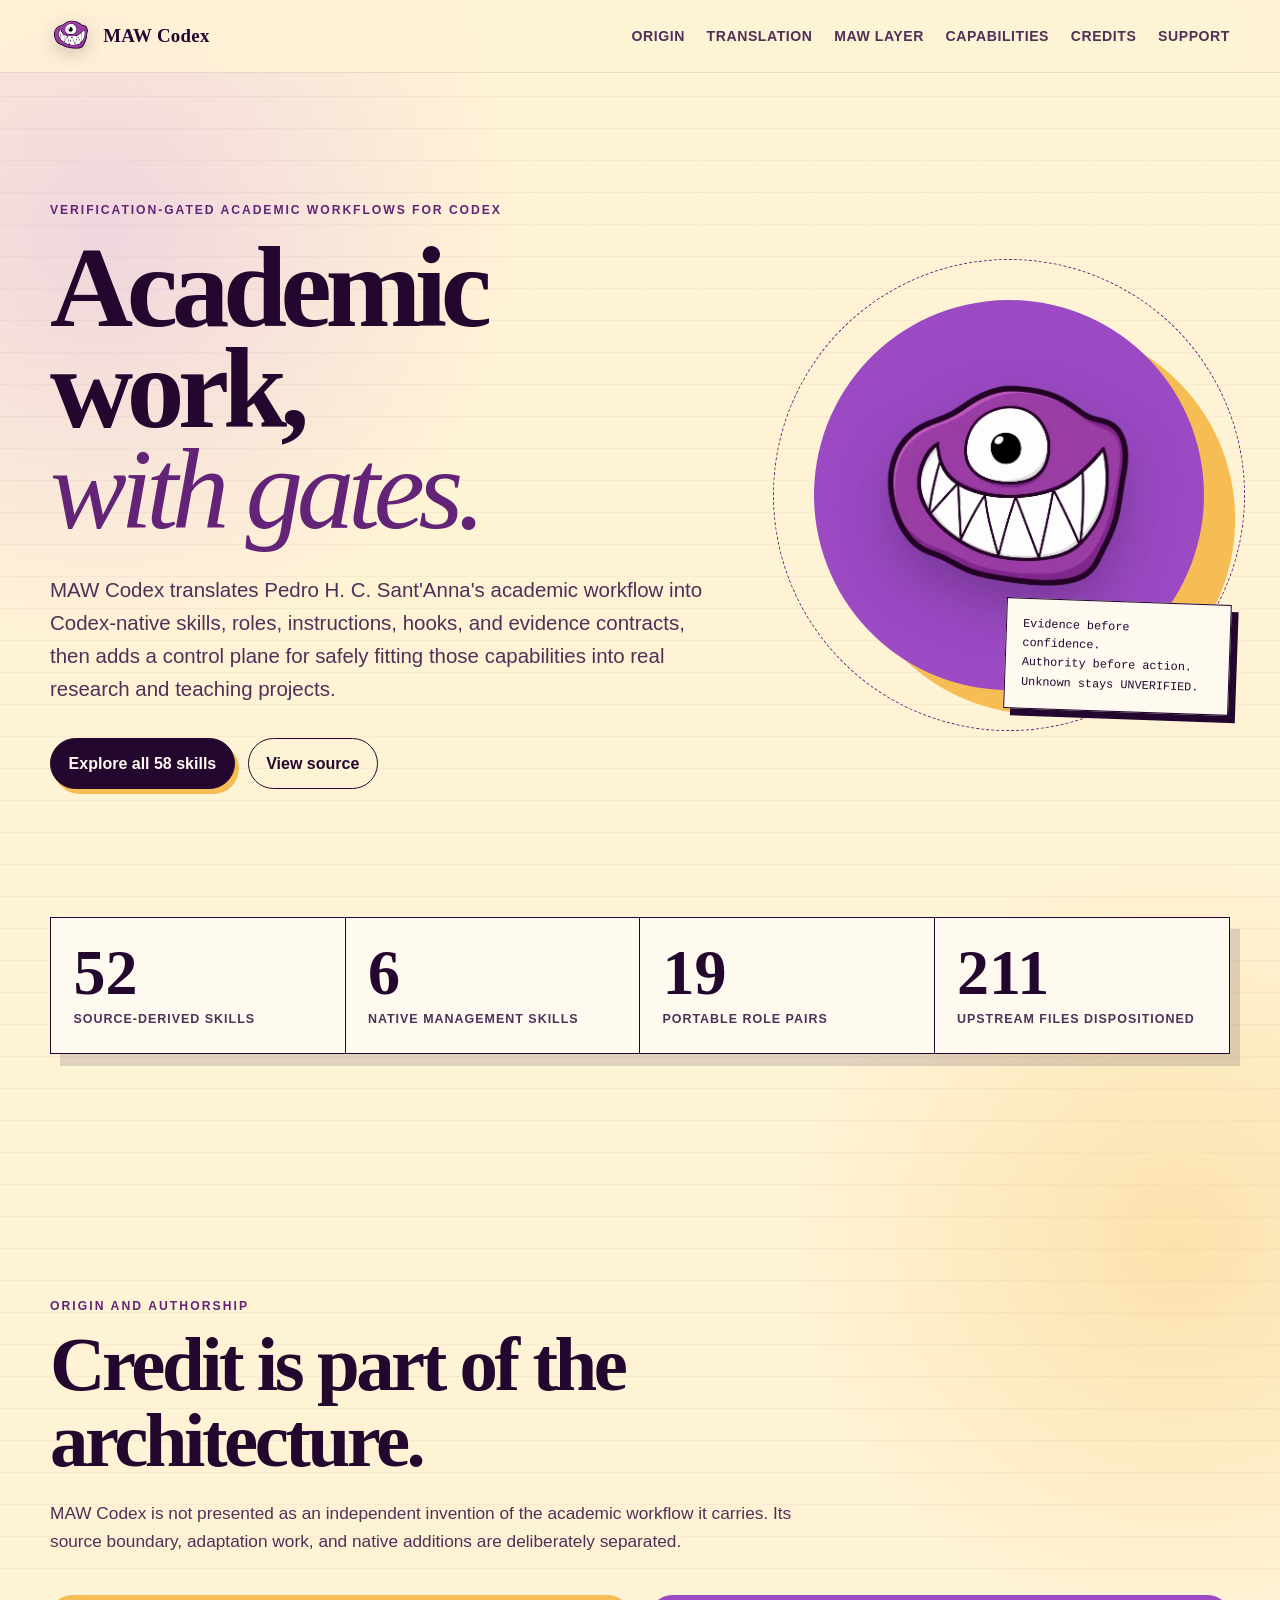
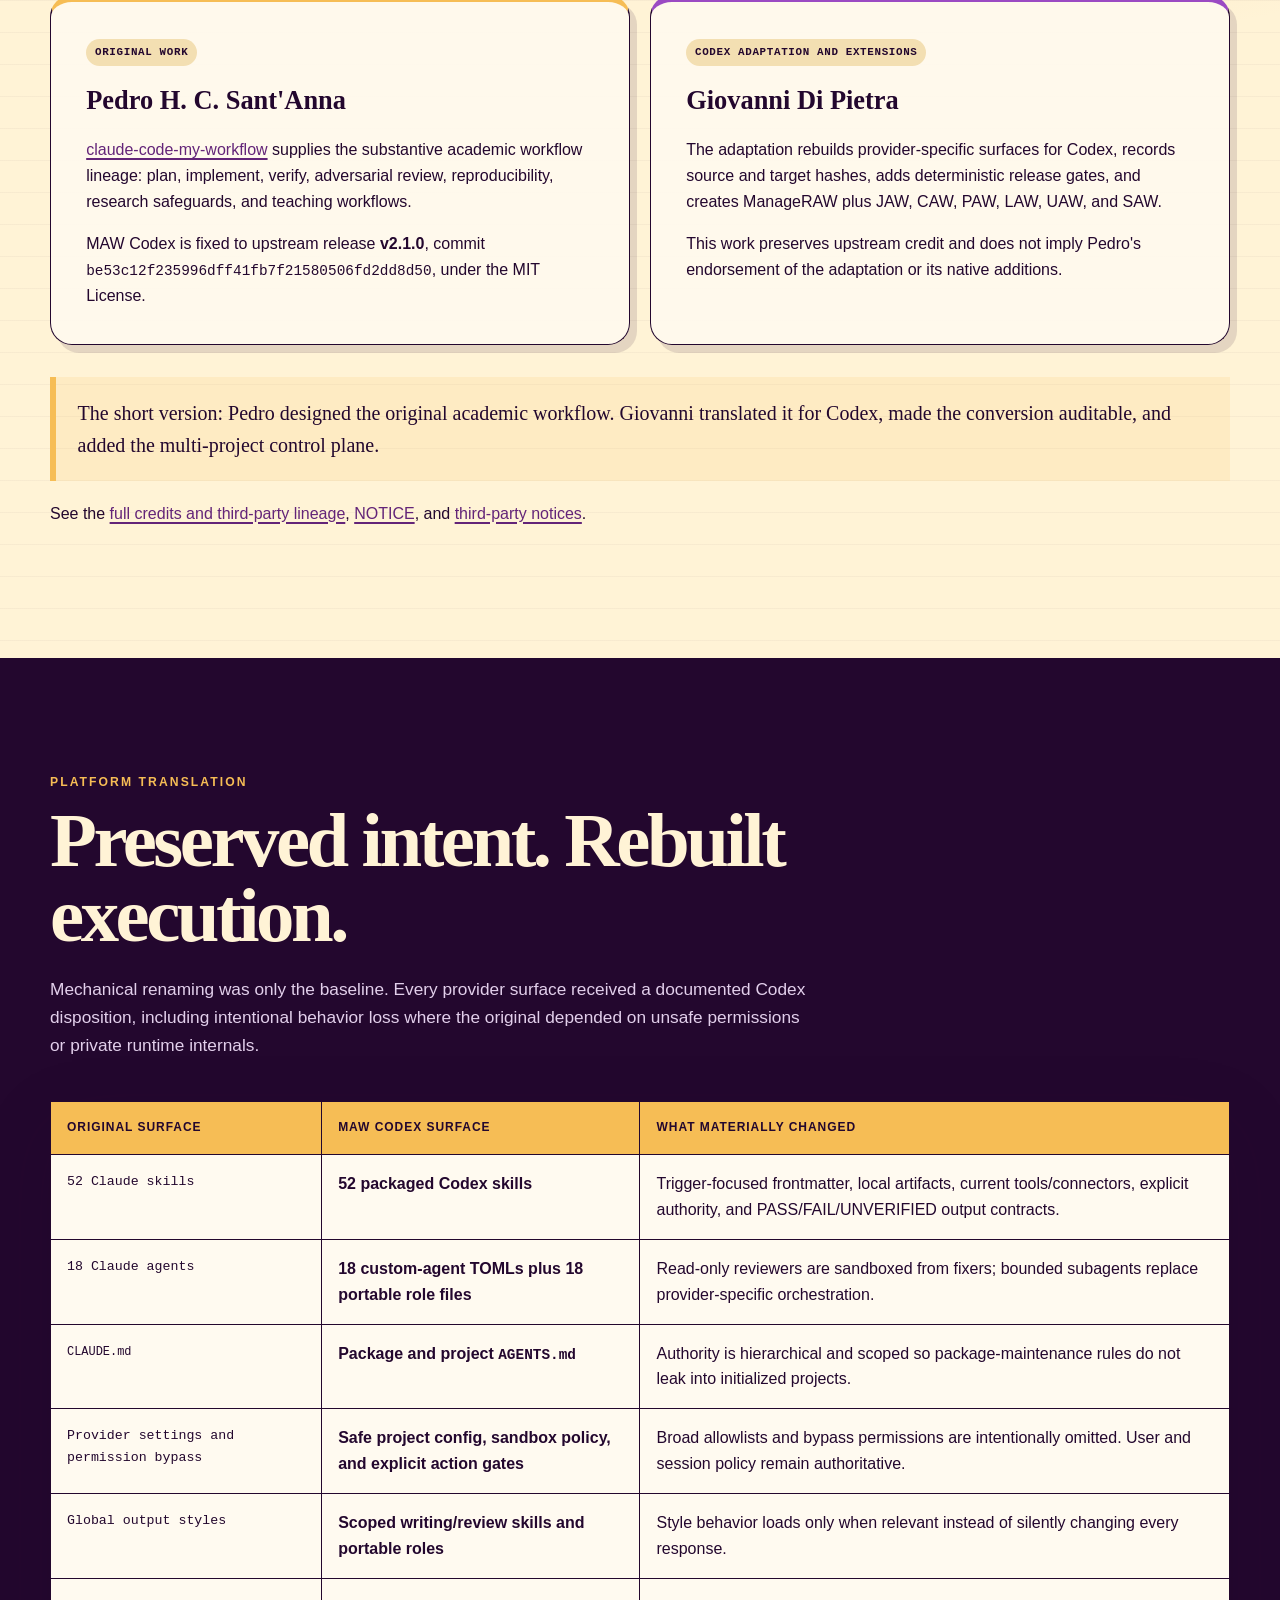
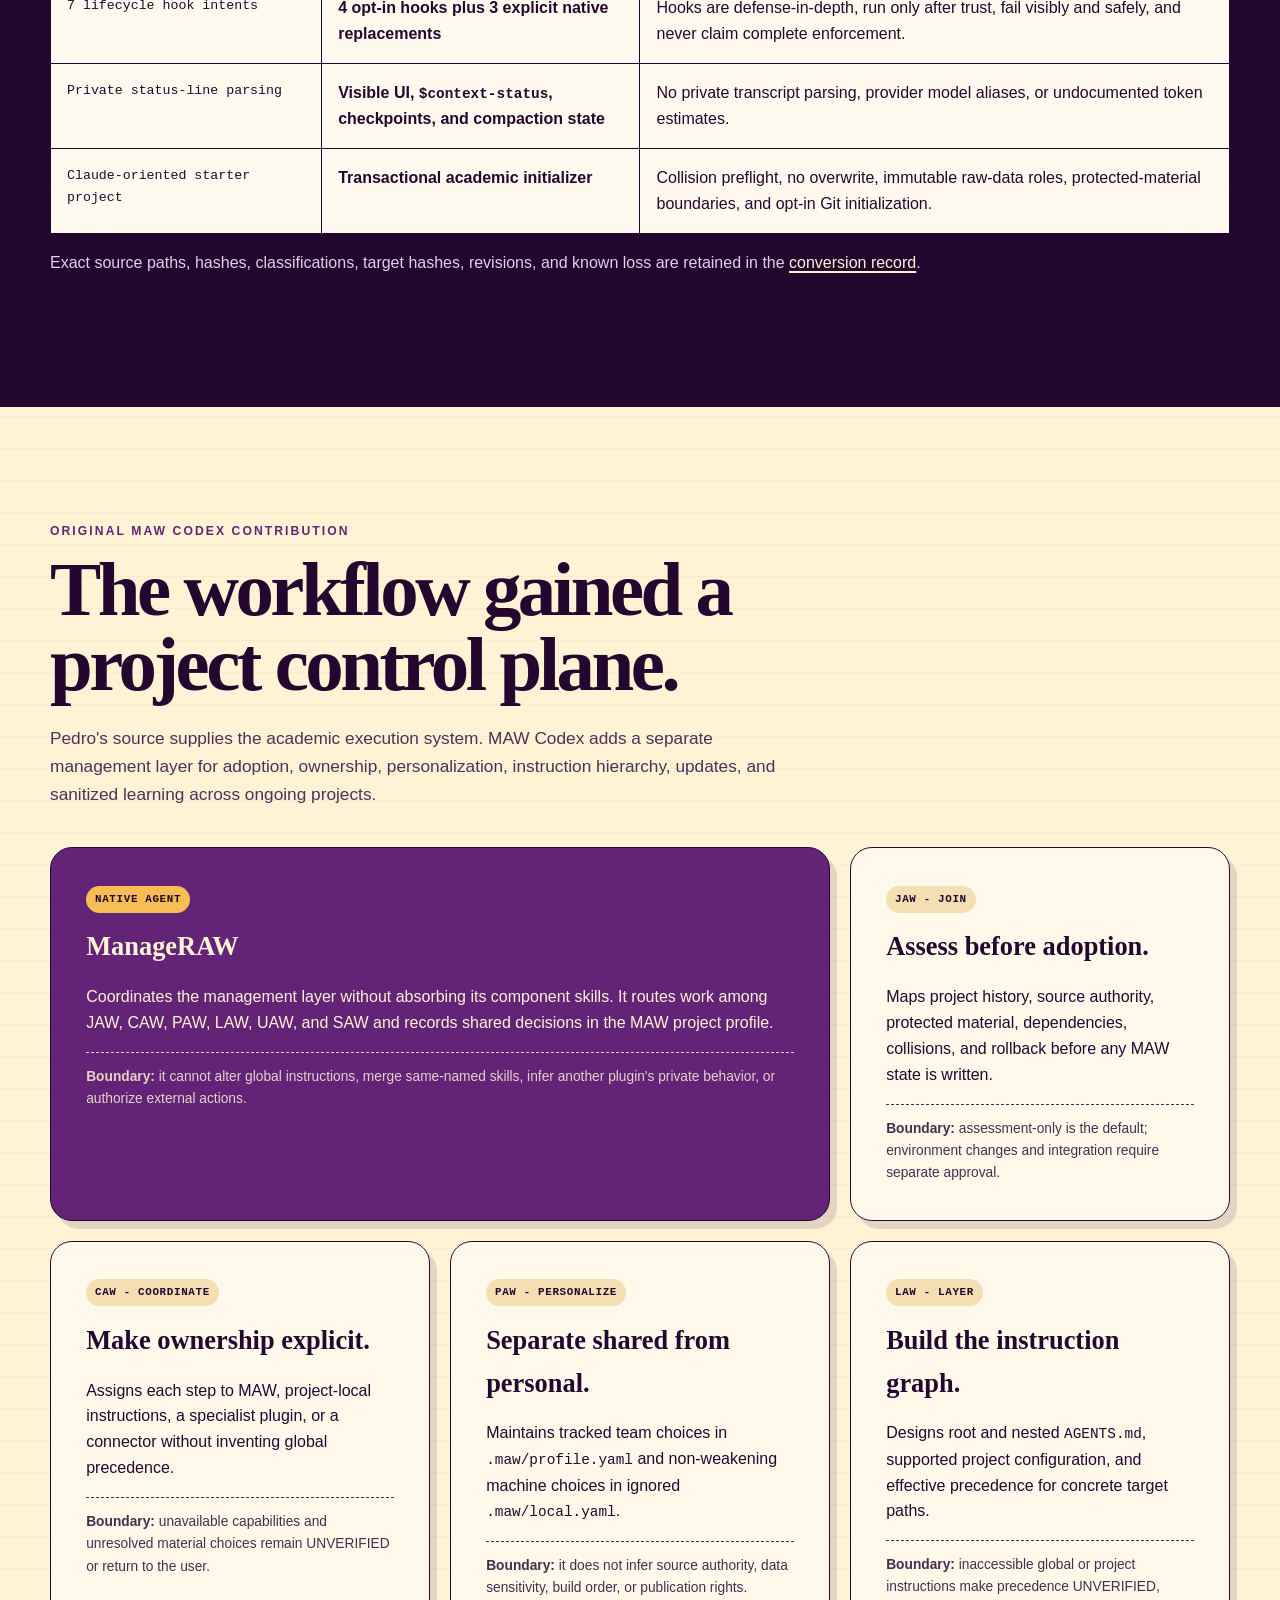
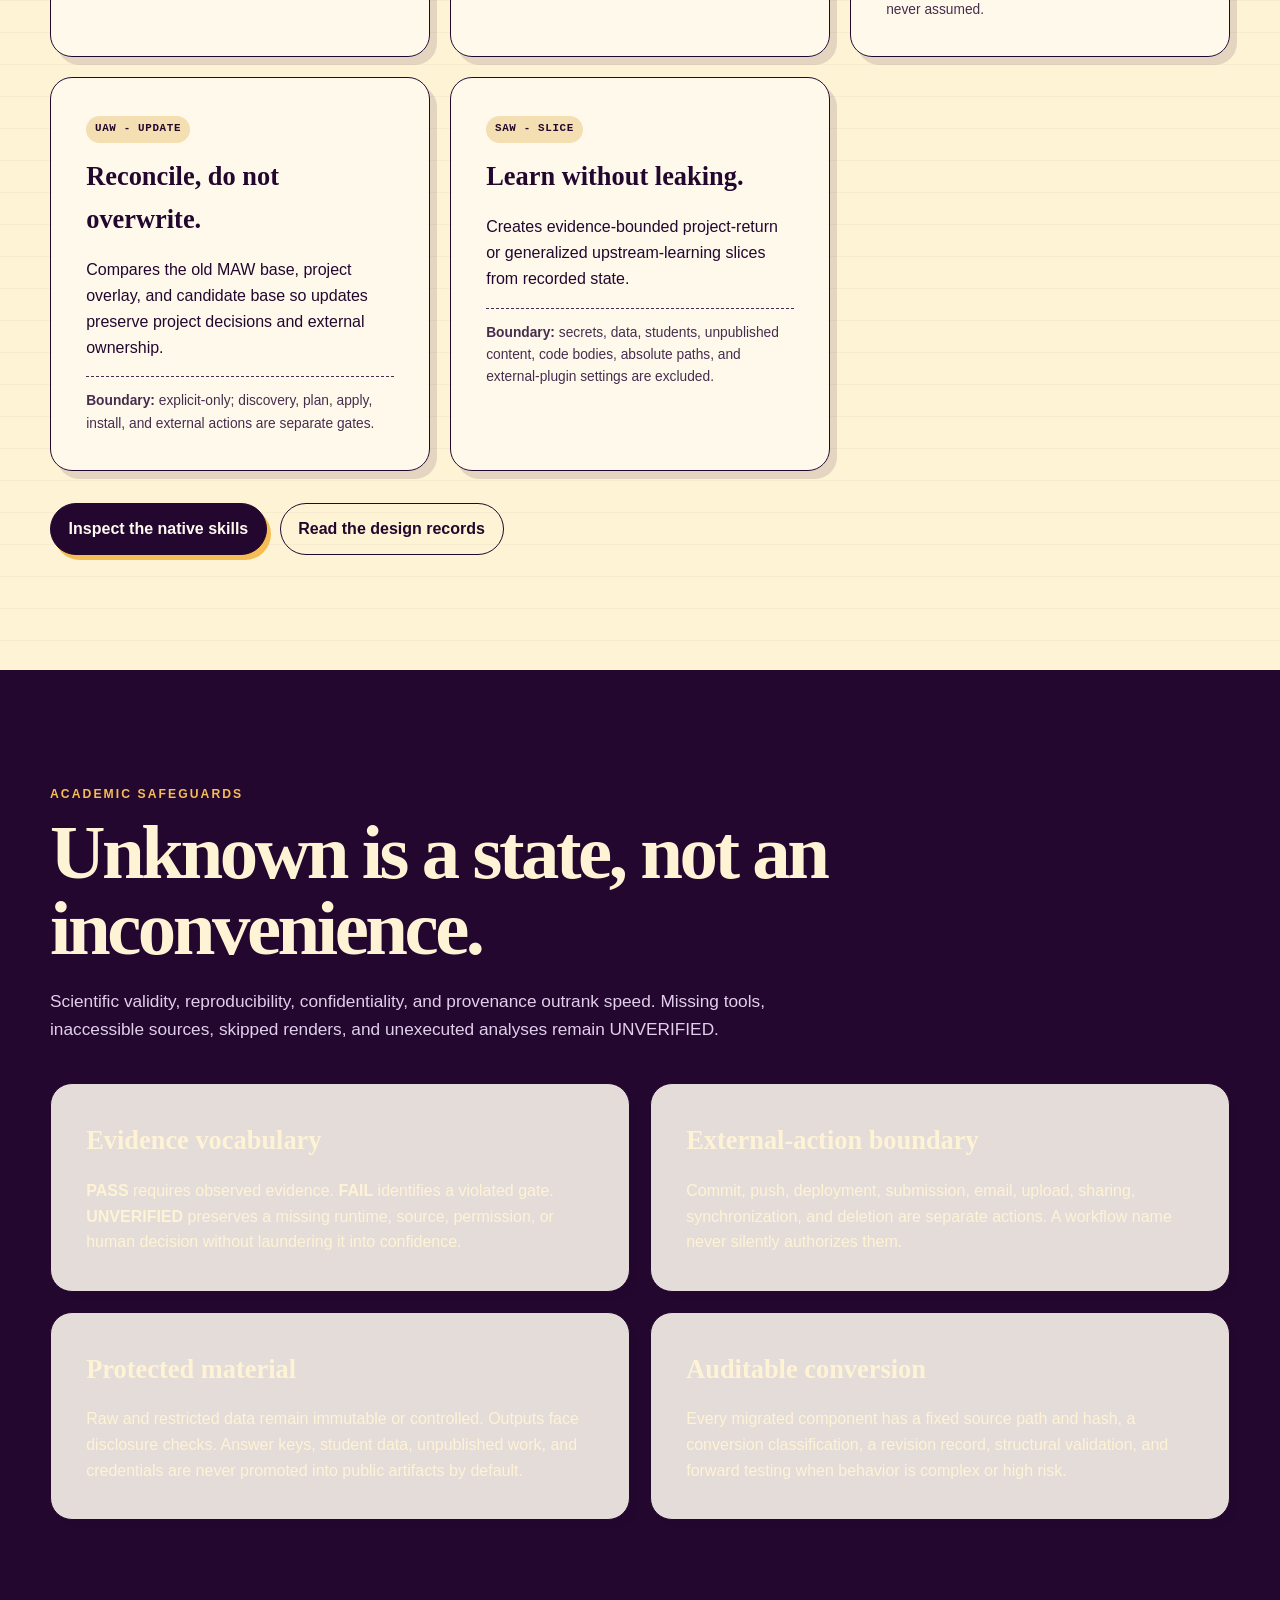
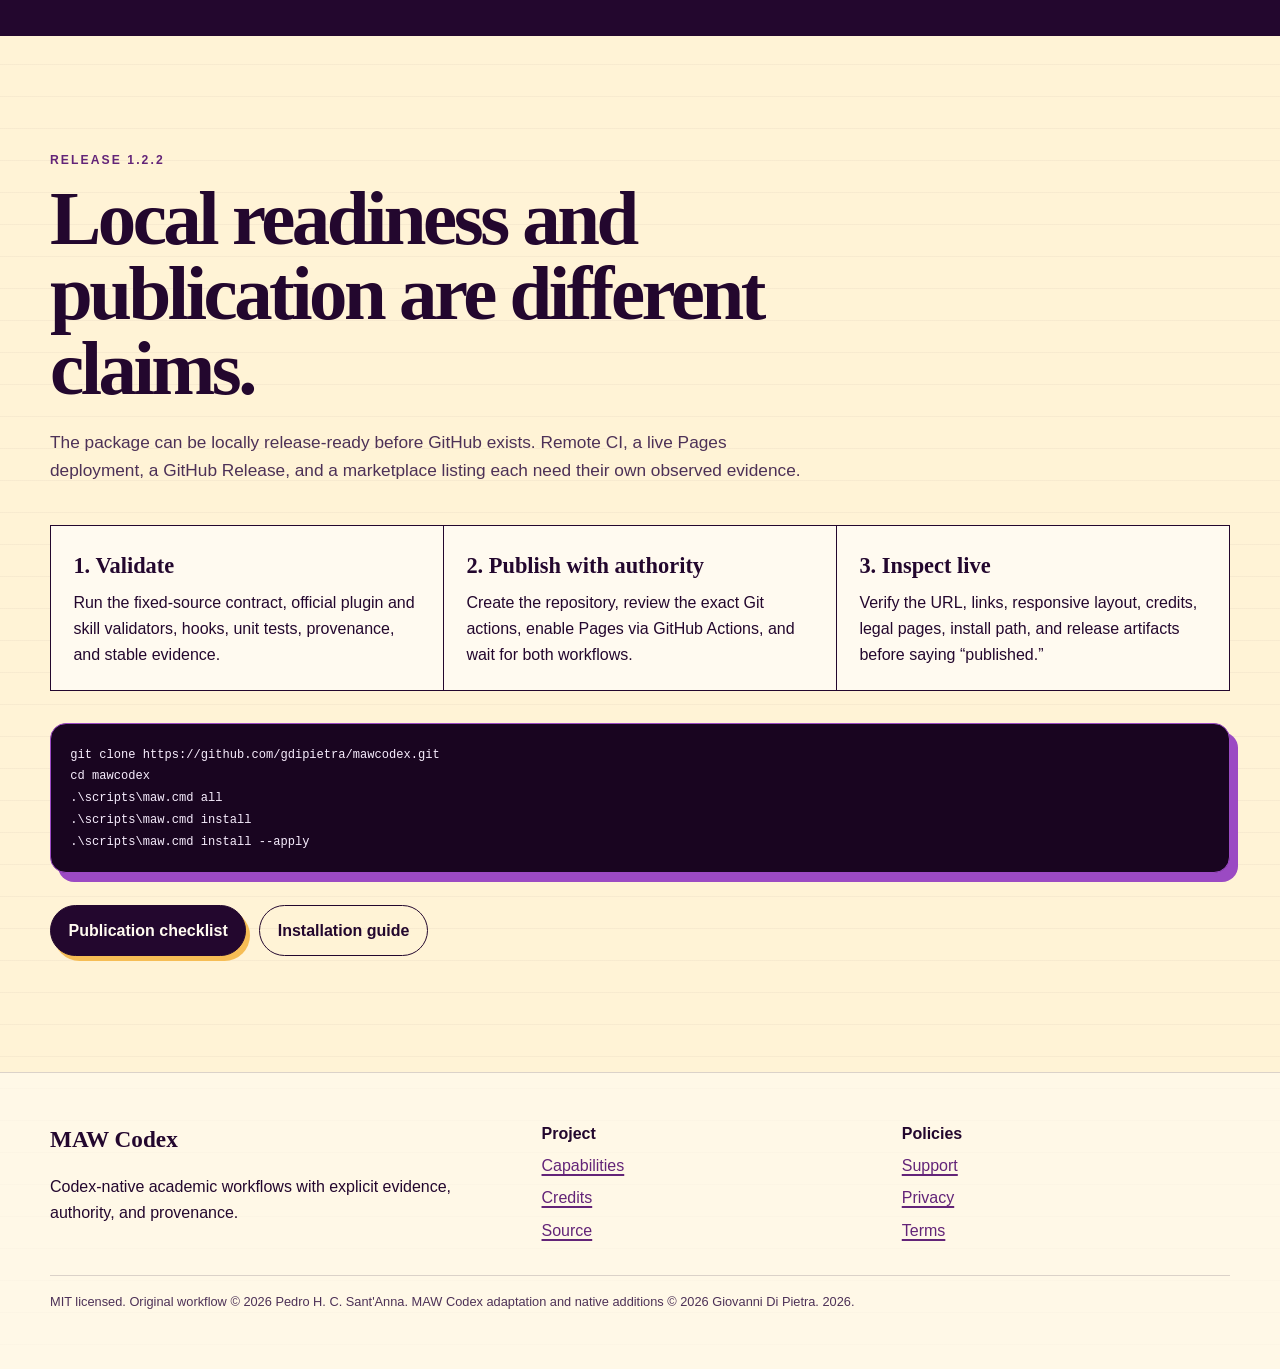
==== commit 2040e7cf: "release: migrate GitHub identity to gdipietra" ====
--- a/docs/index.html
+++ b/docs/index.html
@@ -8,9 +8,9 @@
   <meta property="og:title" content="MAW Codex - academic work, with gates">
   <meta property="og:description" content="58 academic workflow skills, explicit provenance, and Codex-native project management.">
   <meta property="og:type" content="website">
-  <meta property="og:url" content="https://dipietra.github.io/mawcodex/">
-  <meta property="og:image" content="https://dipietra.github.io/mawcodex/assets/brand/maw-icon.png">
-  <link rel="canonical" href="https://dipietra.github.io/mawcodex/">
+  <meta property="og:url" content="https://gdipietra.github.io/mawcodex/">
+  <meta property="og:image" content="https://gdipietra.github.io/mawcodex/assets/brand/maw-icon.png">
+  <link rel="canonical" href="https://gdipietra.github.io/mawcodex/">
   <link rel="icon" href="assets/brand/maw-icon.png">
   <link rel="stylesheet" href="assets/site.css">
   <title>MAW Codex - Academic work, with gates</title>
@@ -48,7 +48,7 @@
         </p>
         <div class="hero-actions">
           <a class="button" href="capabilities.html">Explore all 58 skills</a>
-          <a class="button secondary" href="https://github.com/dipietra/mawcodex">View source</a>
+          <a class="button secondary" href="https://github.com/gdipietra/mawcodex">View source</a>
         </div>
       </div>
       <div class="hero-mark" aria-label="MAW Codex visual mark">
@@ -109,8 +109,8 @@
       </p>
       <p>
         See the <a href="credits.html">full credits and third-party lineage</a>,
-        <a href="https://github.com/dipietra/mawcodex/blob/main/NOTICE.md">NOTICE</a>,
-        and <a href="https://github.com/dipietra/mawcodex/blob/main/THIRD_PARTY_NOTICES.md">third-party notices</a>.
+        <a href="https://github.com/gdipietra/mawcodex/blob/main/NOTICE.md">NOTICE</a>,
+        and <a href="https://github.com/gdipietra/mawcodex/blob/main/THIRD_PARTY_NOTICES.md">third-party notices</a>.
       </p>
     </section>
 
@@ -178,7 +178,7 @@
         <p class="muted">
           Exact source paths, hashes, classifications, target hashes, revisions,
           and known loss are retained in the
-          <a href="https://github.com/dipietra/mawcodex/tree/main/docs/conversion">conversion record</a>.
+          <a href="https://github.com/gdipietra/mawcodex/tree/main/docs/conversion">conversion record</a>.
         </p>
       </div>
     </section>
@@ -242,7 +242,7 @@
       </div>
       <div class="hero-actions">
         <a class="button" href="capabilities.html?filter=native">Inspect the native skills</a>
-        <a class="button secondary" href="https://github.com/dipietra/mawcodex/tree/main/docs/conversion">Read the design records</a>
+        <a class="button secondary" href="https://github.com/gdipietra/mawcodex/tree/main/docs/conversion">Read the design records</a>
       </div>
     </section>
 
@@ -277,7 +277,7 @@
     </section>
 
     <section class="shell section" id="release">
-      <p class="section-kicker">Release 1.2.1</p>
+      <p class="section-kicker">Release 1.2.2</p>
       <h2>Local readiness and publication are different claims.</h2>
       <p class="section-lede">
         The package can be locally release-ready before GitHub exists. Remote CI,
@@ -301,14 +301,14 @@
           install path, and release artifacts before saying “published.”
         </div>
       </div>
-      <pre class="code-block" aria-label="Local validation and installation commands"><code>git clone https://github.com/dipietra/mawcodex.git
+      <pre class="code-block" aria-label="Local validation and installation commands"><code>git clone https://github.com/gdipietra/mawcodex.git
 cd mawcodex
 .\scripts\maw.cmd all
 .\scripts\maw.cmd install
 .\scripts\maw.cmd install --apply</code></pre>
       <div class="hero-actions">
-        <a class="button" href="https://github.com/dipietra/mawcodex/blob/main/docs/PUBLISHING.md">Publication checklist</a>
-        <a class="button secondary" href="https://github.com/dipietra/mawcodex/blob/main/docs/INSTALL.md">Installation guide</a>
+        <a class="button" href="https://github.com/gdipietra/mawcodex/blob/main/docs/PUBLISHING.md">Publication checklist</a>
+        <a class="button secondary" href="https://github.com/gdipietra/mawcodex/blob/main/docs/INSTALL.md">Installation guide</a>
       </div>
     </section>
   </main>
@@ -324,7 +324,7 @@
           <strong>Project</strong>
           <a href="capabilities.html">Capabilities</a>
           <a href="credits.html">Credits</a>
-          <a href="https://github.com/dipietra/mawcodex">Source</a>
+          <a href="https://github.com/gdipietra/mawcodex">Source</a>
         </div>
         <div class="footer-links">
           <strong>Policies</strong>
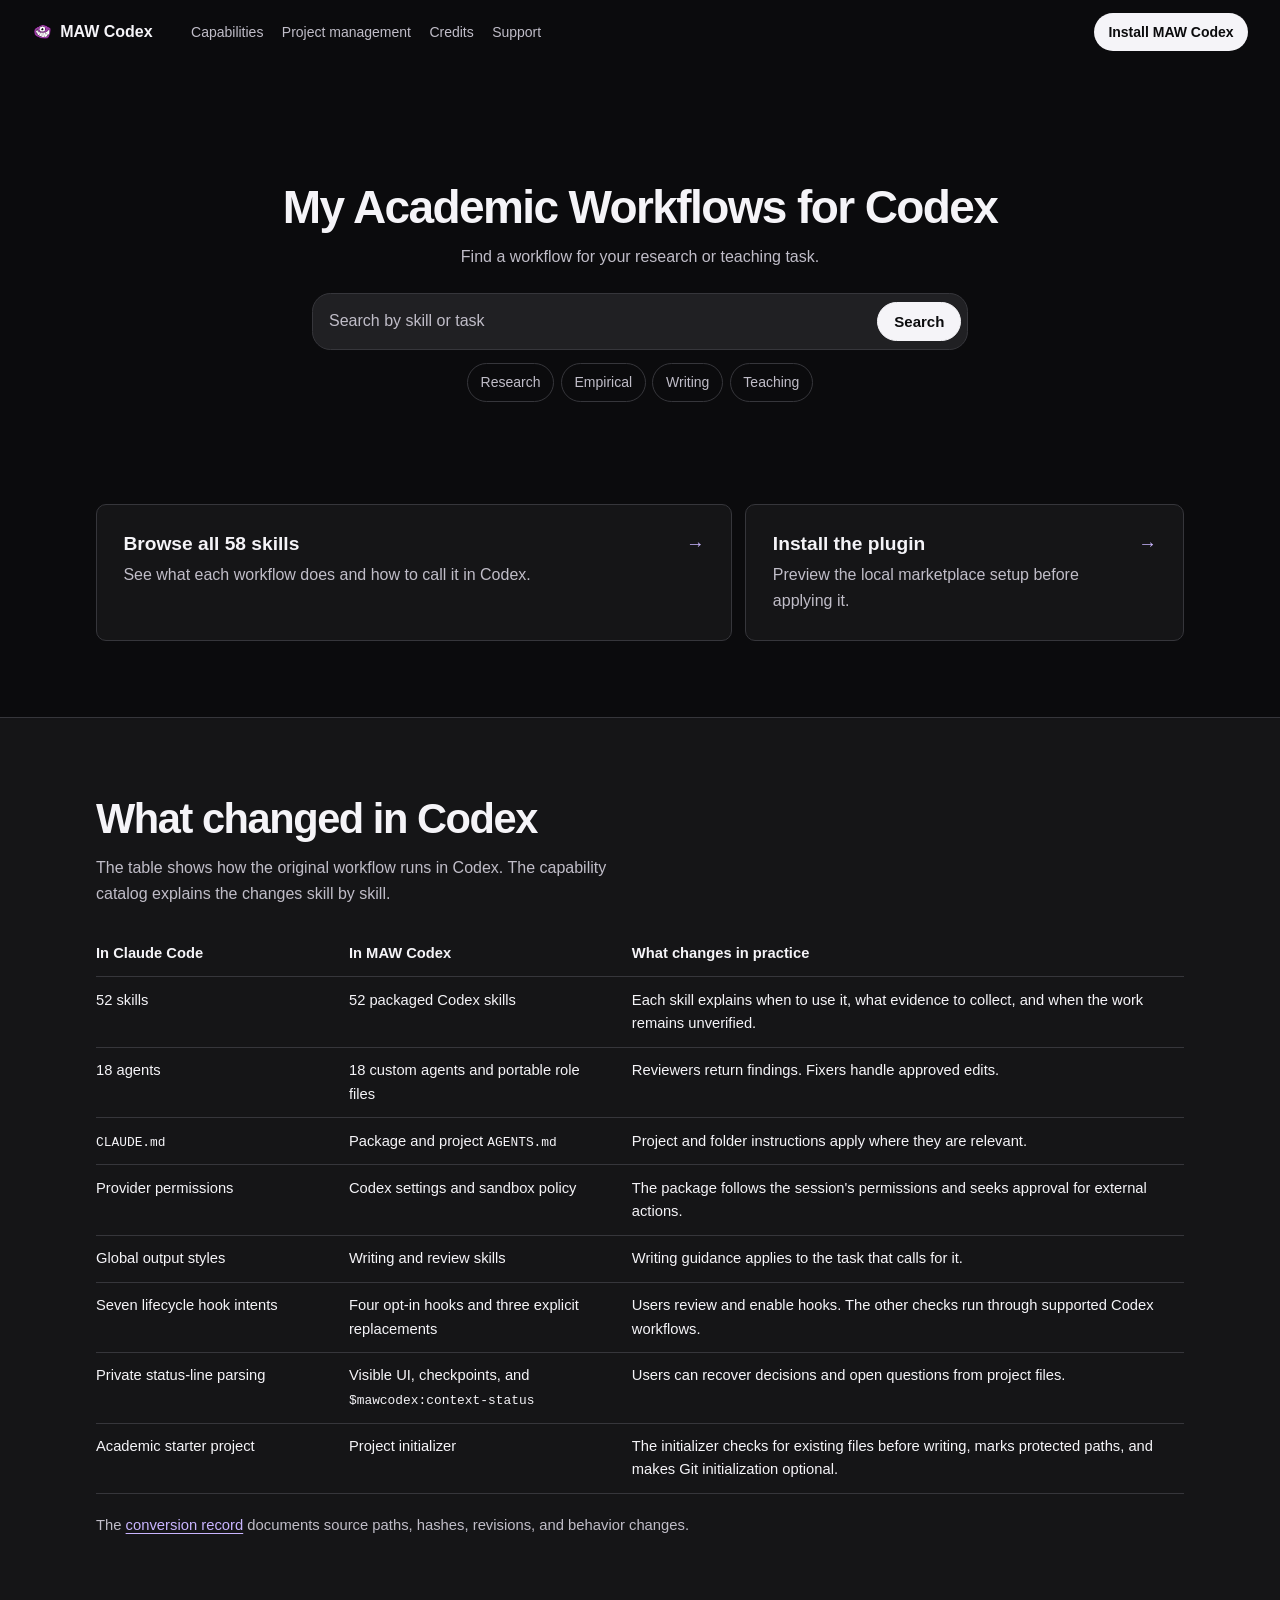
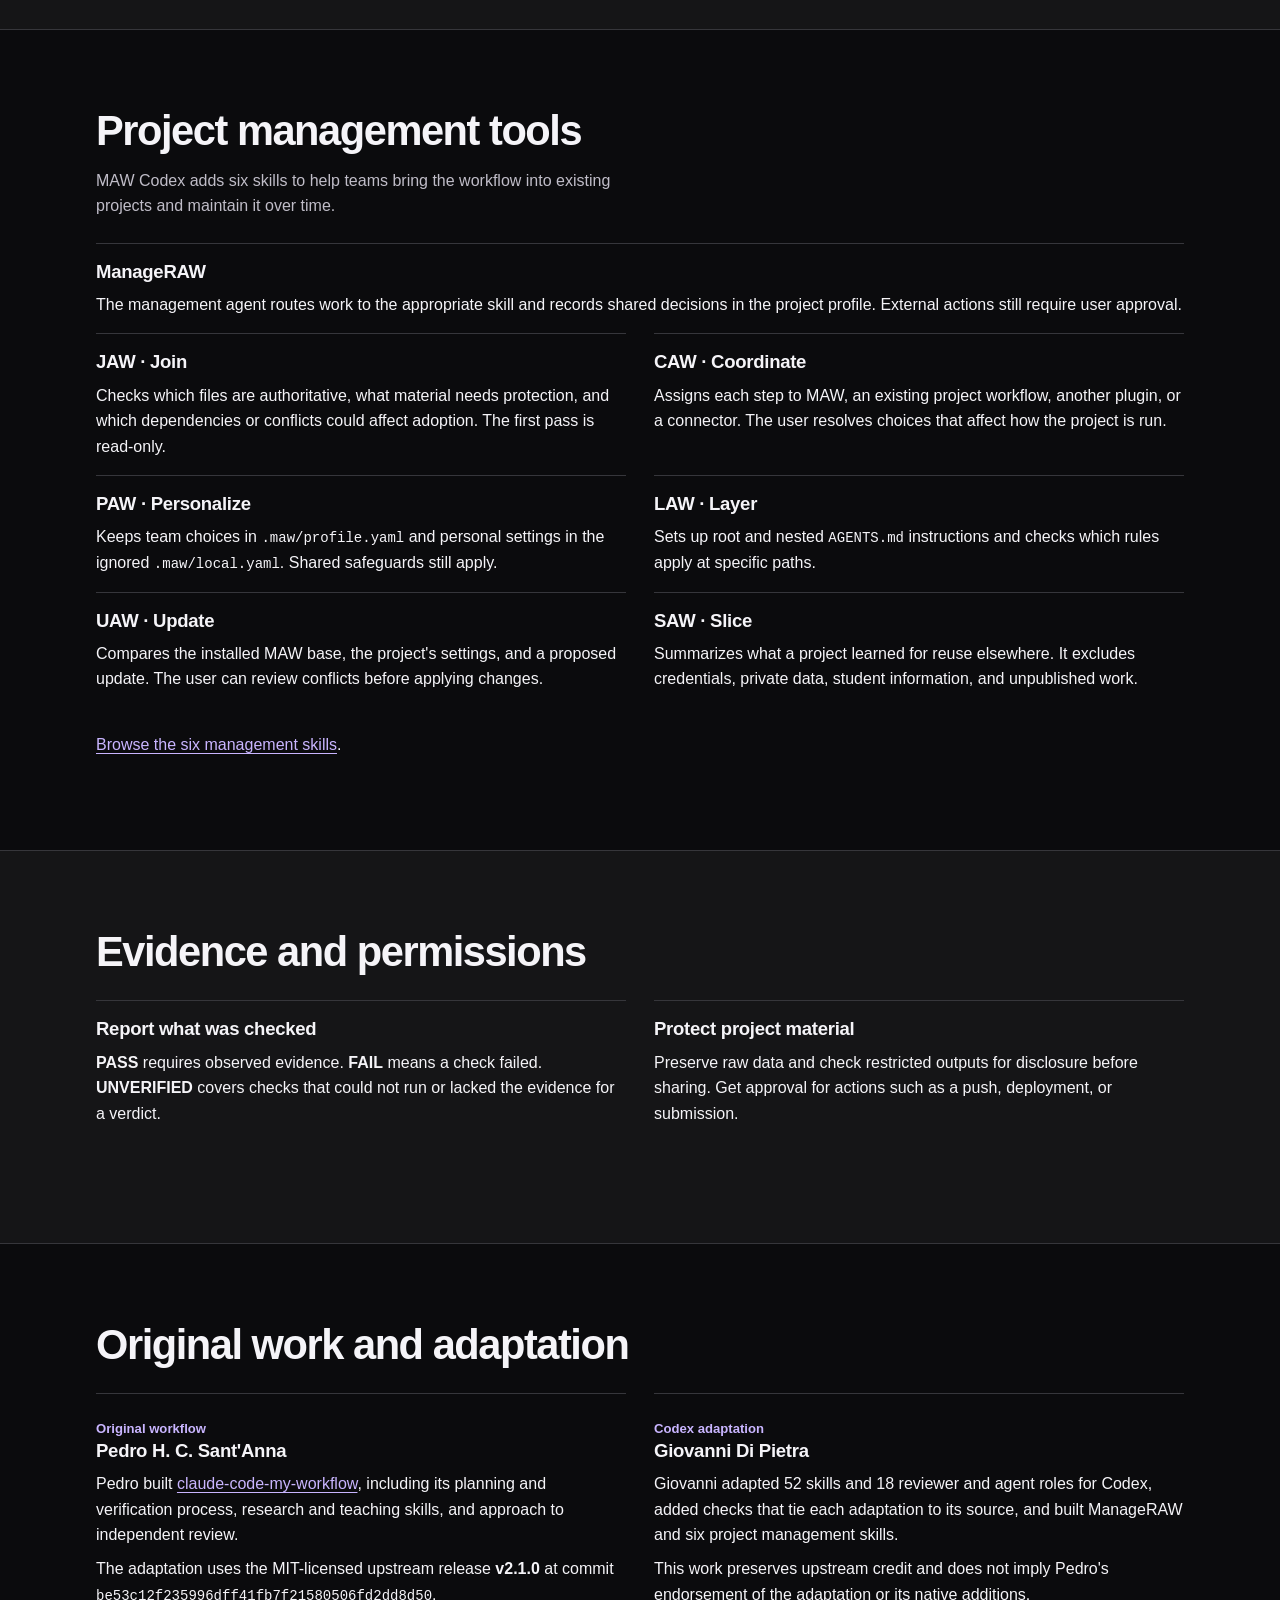
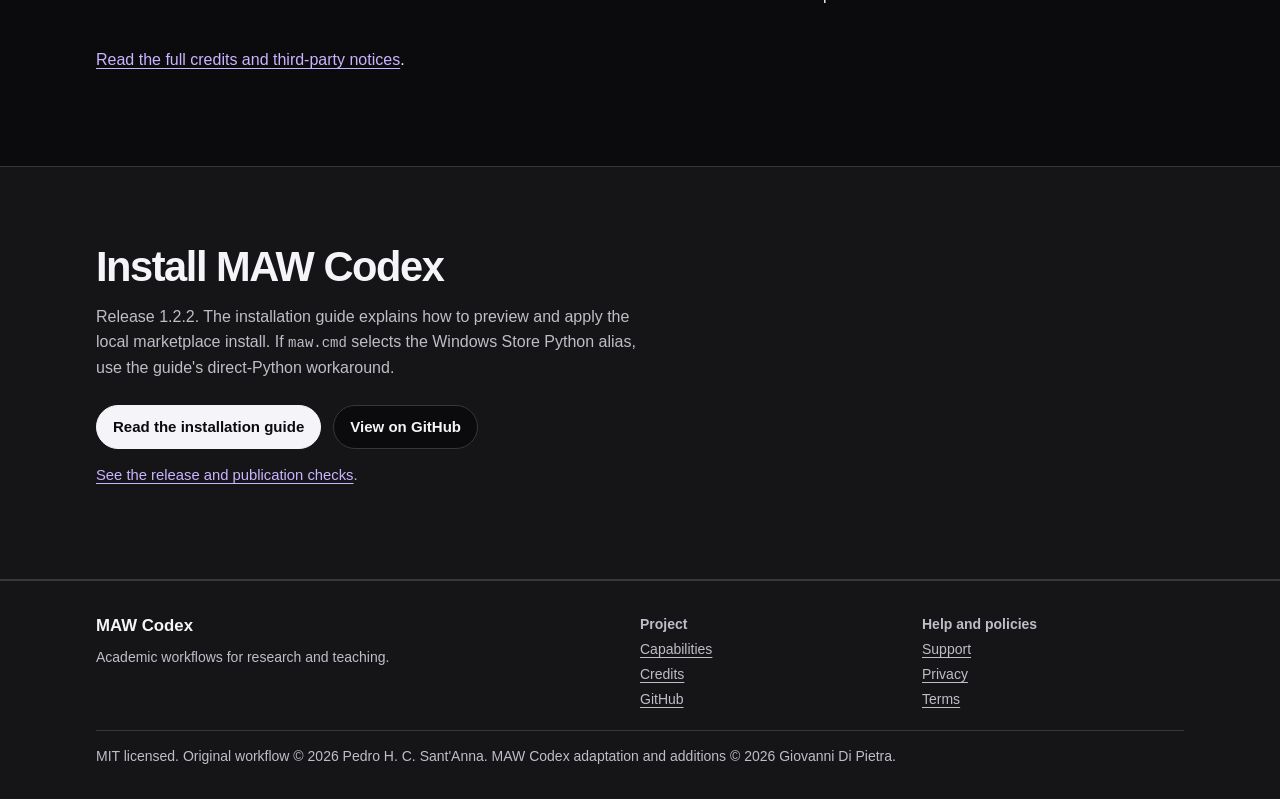
==== commit 1fcd6ce3: "docs: redesign the MAW Codex website Center the homepage on the skill catalog with a dark layout, sh" ====
--- a/docs/index.html
+++ b/docs/index.html
@@ -3,312 +3,235 @@
 <head>
   <meta charset="utf-8">
   <meta name="viewport" content="width=device-width, initial-scale=1">
-  <meta name="description" content="MAW Codex translates Pedro H. C. Sant'Anna's academic workflow to Codex and adds a verification-gated project control plane.">
-  <meta name="theme-color" content="#23072e">
-  <meta property="og:title" content="MAW Codex - academic work, with gates">
-  <meta property="og:description" content="58 academic workflow skills, explicit provenance, and Codex-native project management.">
+  <meta name="description" content="MAW Codex provides tools for academic research, teaching, and project management in Codex.">
+  <meta name="theme-color" content="#0b0b0d">
+  <meta property="og:title" content="MAW Codex">
+  <meta property="og:description" content="Explore 58 skills for research, teaching, and project management, with credits and conversion notes.">
   <meta property="og:type" content="website">
   <meta property="og:url" content="https://gdipietra.github.io/mawcodex/">
   <meta property="og:image" content="https://gdipietra.github.io/mawcodex/assets/brand/maw-icon.png">
   <link rel="canonical" href="https://gdipietra.github.io/mawcodex/">
   <link rel="icon" href="assets/brand/maw-icon.png">
   <link rel="stylesheet" href="assets/site.css">
-  <title>MAW Codex - Academic work, with gates</title>
+  <title>MAW Codex</title>
 </head>
 <body>
   <a class="skip-link" href="#main">Skip to content</a>
   <header class="site-header">
     <nav class="nav" aria-label="Primary navigation">
       <a class="brand" href="index.html" aria-current="page">
-        <img src="assets/brand/maw-icon.png" alt="">
+        <img src="assets/brand/maw-icon.png" alt="" width="21" height="21">
         <span>MAW Codex</span>
       </a>
       <button class="nav-toggle" type="button" aria-expanded="false" aria-controls="nav-links">Menu</button>
       <div class="nav-links" id="nav-links">
-        <a href="#origin">Origin</a>
-        <a href="#translation">Translation</a>
-        <a href="#control-plane">MAW layer</a>
         <a href="capabilities.html">Capabilities</a>
+        <a href="#control-plane">Project management</a>
         <a href="credits.html">Credits</a>
         <a href="support.html">Support</a>
+        <a class="nav-action" href="#release">Install MAW Codex</a>
       </div>
     </nav>
   </header>
 
   <main id="main">
-    <section class="shell hero">
-      <div>
-        <p class="eyebrow">Verification-gated academic workflows for Codex</p>
-        <h1>Academic work, <span>with gates.</span></h1>
-        <p class="lede">
-          MAW Codex translates Pedro H. C. Sant'Anna's academic workflow into
-          Codex-native skills, roles, instructions, hooks, and evidence
-          contracts, then adds a control plane for safely fitting those
-          capabilities into real research and teaching projects.
-        </p>
-        <div class="hero-actions">
-          <a class="button" href="capabilities.html">Explore all 58 skills</a>
-          <a class="button secondary" href="https://github.com/gdipietra/mawcodex">View source</a>
-        </div>
-      </div>
-      <div class="hero-mark" aria-label="MAW Codex visual mark">
-        <img src="assets/brand/maw-icon.png" alt="Purple one-eyed MAW Codex mascot">
-        <div class="hero-note">Evidence before confidence.<br>Authority before action.<br>Unknown stays UNVERIFIED.</div>
-      </div>
-    </section>
-
-    <div class="shell stat-strip reveal" aria-label="Release inventory">
-      <div class="stat"><strong>52</strong><span>source-derived skills</span></div>
-      <div class="stat"><strong>6</strong><span>native management skills</span></div>
-      <div class="stat"><strong>19</strong><span>portable role pairs</span></div>
-      <div class="stat"><strong>211</strong><span>upstream files dispositioned</span></div>
-    </div>
-
-    <section class="shell section" id="origin">
-      <p class="section-kicker">Origin and authorship</p>
-      <h2>Credit is part of the architecture.</h2>
-      <p class="section-lede">
-        MAW Codex is not presented as an independent invention of the academic
-        workflow it carries. Its source boundary, adaptation work, and native
-        additions are deliberately separated.
-      </p>
-      <div class="origin-grid">
-        <article class="card source reveal">
-          <span class="card-label">Original work</span>
-          <h3>Pedro H. C. Sant'Anna</h3>
-          <p>
-            <a href="https://github.com/pedrohcgs/claude-code-my-workflow">claude-code-my-workflow</a>
-            supplies the substantive academic workflow lineage: plan,
-            implement, verify, adversarial review, reproducibility, research
-            safeguards, and teaching workflows.
-          </p>
-          <p>
-            MAW Codex is fixed to upstream release <strong>v2.1.0</strong>,
-            commit <code>be53c12f235996dff41fb7f21580506fd2dd8d50</code>,
-            under the MIT License.
-          </p>
-        </article>
-        <article class="card native reveal">
-          <span class="card-label">Codex adaptation and extensions</span>
-          <h3>Giovanni Di Pietra</h3>
-          <p>
-            The adaptation rebuilds provider-specific surfaces for Codex,
-            records source and target hashes, adds deterministic release gates,
-            and creates ManageRAW plus JAW, CAW, PAW, LAW, UAW, and SAW.
-          </p>
-          <p>
-            This work preserves upstream credit and does not imply Pedro's
-            endorsement of the adaptation or its native additions.
-          </p>
-        </article>
-      </div>
-      <p class="credit-line reveal">
-        The short version: Pedro designed the original academic workflow.
-        Giovanni translated it for Codex, made the conversion auditable, and
-        added the multi-project control plane.
-      </p>
-      <p>
-        See the <a href="credits.html">full credits and third-party lineage</a>,
-        <a href="https://github.com/gdipietra/mawcodex/blob/main/NOTICE.md">NOTICE</a>,
-        and <a href="https://github.com/gdipietra/mawcodex/blob/main/THIRD_PARTY_NOTICES.md">third-party notices</a>.
-      </p>
+    <section class="home-intro" aria-labelledby="home-title">
+      <div class="shell hero">
+        <h1 id="home-title">My Academic Workflows for Codex</h1>
+        <p class="lede">Find a workflow for your research or teaching task.</p>
+        <form class="home-search" role="search" aria-label="Skill catalog" action="capabilities.html" method="get">
+          <label class="visually-hidden" for="home-skill-search">Search by skill or task</label>
+          <input id="home-skill-search" type="search" name="q" placeholder="Search by skill or task">
+          <button class="button" type="submit">Search</button>
+        </form>
+        <nav class="home-shortcuts" aria-label="Skill categories">
+          <a href="capabilities.html?filter=Research%20design">Research</a>
+          <a href="capabilities.html?filter=Empirical%20and%20reproducibility">Empirical</a>
+          <a href="capabilities.html?filter=Writing%20and%20review">Writing</a>
+          <a href="capabilities.html?filter=Teaching%20and%20presentations">Teaching</a>
+        </nav>
+      </div>
+    </section>
+
+    <section class="shell home-paths" aria-label="Get started">
+      <a class="home-path" href="capabilities.html">
+        <div>
+          <h2>Browse all 58 skills</h2>
+          <p>See what each workflow does and how to call it in Codex.</p>
+        </div>
+        <span class="home-path-arrow" aria-hidden="true">&rarr;</span>
+      </a>
+      <a class="home-path" href="#release">
+        <div>
+          <h2>Install the plugin</h2>
+          <p>Preview the local marketplace setup before applying it.</p>
+        </div>
+        <span class="home-path-arrow" aria-hidden="true">&rarr;</span>
+      </a>
     </section>
 
     <section class="section alt" id="translation">
       <div class="shell">
-        <p class="section-kicker">Platform translation</p>
-        <h2>Preserved intent. Rebuilt execution.</h2>
-        <p class="section-lede">
-          Mechanical renaming was only the baseline. Every provider surface
-          received a documented Codex disposition, including intentional
-          behavior loss where the original depended on unsafe permissions or
-          private runtime internals.
-        </p>
-        <table class="translation-table reveal">
-          <thead>
-            <tr>
-              <th>Original surface</th>
-              <th>MAW Codex surface</th>
-              <th>What materially changed</th>
-            </tr>
-          </thead>
-          <tbody>
-            <tr>
-              <td data-label="Original">52 Claude skills</td>
-              <td data-label="Codex target">52 packaged Codex skills</td>
-              <td data-label="Material change">Trigger-focused frontmatter, local artifacts, current tools/connectors, explicit authority, and PASS/FAIL/UNVERIFIED output contracts.</td>
-            </tr>
-            <tr>
-              <td data-label="Original">18 Claude agents</td>
-              <td data-label="Codex target">18 custom-agent TOMLs plus 18 portable role files</td>
-              <td data-label="Material change">Read-only reviewers are sandboxed from fixers; bounded subagents replace provider-specific orchestration.</td>
-            </tr>
-            <tr>
-              <td data-label="Original"><code>CLAUDE.md</code></td>
-              <td data-label="Codex target">Package and project <code>AGENTS.md</code></td>
-              <td data-label="Material change">Authority is hierarchical and scoped so package-maintenance rules do not leak into initialized projects.</td>
-            </tr>
-            <tr>
-              <td data-label="Original">Provider settings and permission bypass</td>
-              <td data-label="Codex target">Safe project config, sandbox policy, and explicit action gates</td>
-              <td data-label="Material change">Broad allowlists and bypass permissions are intentionally omitted. User and session policy remain authoritative.</td>
-            </tr>
-            <tr>
-              <td data-label="Original">Global output styles</td>
-              <td data-label="Codex target">Scoped writing/review skills and portable roles</td>
-              <td data-label="Material change">Style behavior loads only when relevant instead of silently changing every response.</td>
-            </tr>
-            <tr>
-              <td data-label="Original">7 lifecycle hook intents</td>
-              <td data-label="Codex target">4 opt-in hooks plus 3 explicit native replacements</td>
-              <td data-label="Material change">Hooks are defense-in-depth, run only after trust, fail visibly and safely, and never claim complete enforcement.</td>
-            </tr>
-            <tr>
-              <td data-label="Original">Private status-line parsing</td>
-              <td data-label="Codex target">Visible UI, <code>$context-status</code>, checkpoints, and compaction state</td>
-              <td data-label="Material change">No private transcript parsing, provider model aliases, or undocumented token estimates.</td>
-            </tr>
-            <tr>
-              <td data-label="Original">Claude-oriented starter project</td>
-              <td data-label="Codex target">Transactional academic initializer</td>
-              <td data-label="Material change">Collision preflight, no overwrite, immutable raw-data roles, protected-material boundaries, and opt-in Git initialization.</td>
-            </tr>
-          </tbody>
-        </table>
-        <p class="muted">
-          Exact source paths, hashes, classifications, target hashes, revisions,
-          and known loss are retained in the
-          <a href="https://github.com/gdipietra/mawcodex/tree/main/docs/conversion">conversion record</a>.
-        </p>
+        <h2>What changed in Codex</h2>
+        <p class="section-lede">The table shows how the original workflow runs in Codex.
+          The capability catalog explains the changes skill by skill.</p>
+        <div class="table-scroll" role="region" aria-label="Claude Code to Codex comparison" tabindex="0">
+          <table class="translation-table">
+            <thead>
+              <tr>
+                <th scope="col">In Claude Code</th>
+                <th scope="col">In MAW Codex</th>
+                <th scope="col">What changes in practice</th>
+              </tr>
+            </thead>
+            <tbody>
+              <tr>
+                <td>52 skills</td>
+                <td>52 packaged Codex skills</td>
+                <td>Each skill explains when to use it, what evidence to collect, and when the work remains unverified.</td>
+              </tr>
+              <tr>
+                <td>18 agents</td>
+                <td>18 custom agents and portable role files</td>
+                <td>Reviewers return findings. Fixers handle approved edits.</td>
+              </tr>
+              <tr>
+                <td><code>CLAUDE.md</code></td>
+                <td>Package and project <code>AGENTS.md</code></td>
+                <td>Project and folder instructions apply where they are relevant.</td>
+              </tr>
+              <tr>
+                <td>Provider permissions</td>
+                <td>Codex settings and sandbox policy</td>
+                <td>The package follows the session's permissions and seeks approval for external actions.</td>
+              </tr>
+              <tr>
+                <td>Global output styles</td>
+                <td>Writing and review skills</td>
+                <td>Writing guidance applies to the task that calls for it.</td>
+              </tr>
+              <tr>
+                <td>Seven lifecycle hook intents</td>
+                <td>Four opt-in hooks and three explicit replacements</td>
+                <td>Users review and enable hooks. The other checks run through supported Codex workflows.</td>
+              </tr>
+              <tr>
+                <td>Private status-line parsing</td>
+                <td>Visible UI, checkpoints, and <code>$mawcodex:context-status</code></td>
+                <td>Users can recover decisions and open questions from project files.</td>
+              </tr>
+              <tr>
+                <td>Academic starter project</td>
+                <td>Project initializer</td>
+                <td>The initializer checks for existing files before writing, marks protected paths, and makes Git initialization optional.</td>
+              </tr>
+            </tbody>
+          </table>
+        </div>
+        <p class="muted">The <a href="https://github.com/gdipietra/mawcodex/tree/main/docs/conversion">conversion record</a>
+          documents source paths, hashes, revisions, and behavior changes.</p>
       </div>
     </section>
 
     <section class="shell section" id="control-plane">
-      <p class="section-kicker">Original MAW Codex contribution</p>
-      <h2>The workflow gained a project control plane.</h2>
-      <p class="section-lede">
-        Pedro's source supplies the academic execution system. MAW Codex adds a
-        separate management layer for adoption, ownership, personalization,
-        instruction hierarchy, updates, and sanitized learning across ongoing
-        projects.
-      </p>
+      <h2>Project management tools</h2>
+      <p class="section-lede">MAW Codex adds six skills to help teams bring the workflow
+        into existing projects and maintain it over time.</p>
       <div class="management-grid">
-        <article class="card reveal">
-          <span class="card-label">Native agent</span>
+        <article class="card">
           <h3>ManageRAW</h3>
-          <p>
-            Coordinates the management layer without absorbing its component
-            skills. It routes work among JAW, CAW, PAW, LAW, UAW, and SAW and
-            records shared decisions in the MAW project profile.
-          </p>
-          <p class="boundary"><strong>Boundary:</strong> it cannot alter global instructions, merge same-named skills, infer another plugin's private behavior, or authorize external actions.</p>
-        </article>
-        <article class="card reveal">
-          <span class="card-label">JAW - Join</span>
-          <h3>Assess before adoption.</h3>
-          <p>Maps project history, source authority, protected material, dependencies, collisions, and rollback before any MAW state is written.</p>
-          <p class="boundary"><strong>Boundary:</strong> assessment-only is the default; environment changes and integration require separate approval.</p>
-        </article>
-        <article class="card reveal">
-          <span class="card-label">CAW - Coordinate</span>
-          <h3>Make ownership explicit.</h3>
-          <p>Assigns each step to MAW, project-local instructions, a specialist plugin, or a connector without inventing global precedence.</p>
-          <p class="boundary"><strong>Boundary:</strong> unavailable capabilities and unresolved material choices remain UNVERIFIED or return to the user.</p>
-        </article>
-        <article class="card reveal">
-          <span class="card-label">PAW - Personalize</span>
-          <h3>Separate shared from personal.</h3>
-          <p>Maintains tracked team choices in <code>.maw/profile.yaml</code> and non-weakening machine choices in ignored <code>.maw/local.yaml</code>.</p>
-          <p class="boundary"><strong>Boundary:</strong> it does not infer source authority, data sensitivity, build order, or publication rights.</p>
-        </article>
-        <article class="card reveal">
-          <span class="card-label">LAW - Layer</span>
-          <h3>Build the instruction graph.</h3>
-          <p>Designs root and nested <code>AGENTS.md</code>, supported project configuration, and effective precedence for concrete target paths.</p>
-          <p class="boundary"><strong>Boundary:</strong> inaccessible global or project instructions make precedence UNVERIFIED, never assumed.</p>
-        </article>
-        <article class="card reveal">
-          <span class="card-label">UAW - Update</span>
-          <h3>Reconcile, do not overwrite.</h3>
-          <p>Compares the old MAW base, project overlay, and candidate base so updates preserve project decisions and external ownership.</p>
-          <p class="boundary"><strong>Boundary:</strong> explicit-only; discovery, plan, apply, install, and external actions are separate gates.</p>
-        </article>
-        <article class="card reveal">
-          <span class="card-label">SAW - Slice</span>
-          <h3>Learn without leaking.</h3>
-          <p>Creates evidence-bounded project-return or generalized upstream-learning slices from recorded state.</p>
-          <p class="boundary"><strong>Boundary:</strong> secrets, data, students, unpublished content, code bodies, absolute paths, and external-plugin settings are excluded.</p>
-        </article>
-      </div>
-      <div class="hero-actions">
-        <a class="button" href="capabilities.html?filter=native">Inspect the native skills</a>
-        <a class="button secondary" href="https://github.com/gdipietra/mawcodex/tree/main/docs/conversion">Read the design records</a>
-      </div>
+          <p>The management agent routes work to the appropriate skill and records
+            shared decisions in the project profile. External actions still require user approval.</p>
+        </article>
+        <article class="card">
+          <h3>JAW &middot; Join</h3>
+          <p>Checks which files are authoritative, what material needs protection,
+            and which dependencies or conflicts could affect adoption. The first pass is read-only.</p>
+        </article>
+        <article class="card">
+          <h3>CAW &middot; Coordinate</h3>
+          <p>Assigns each step to MAW, an existing project workflow, another plugin,
+            or a connector. The user resolves choices that affect how the project is run.</p>
+        </article>
+        <article class="card">
+          <h3>PAW &middot; Personalize</h3>
+          <p>Keeps team choices in <code>.maw/profile.yaml</code> and personal
+            settings in the ignored <code>.maw/local.yaml</code>. Shared safeguards still apply.</p>
+        </article>
+        <article class="card">
+          <h3>LAW &middot; Layer</h3>
+          <p>Sets up root and nested <code>AGENTS.md</code> instructions and checks
+            which rules apply at specific paths.</p>
+        </article>
+        <article class="card">
+          <h3>UAW &middot; Update</h3>
+          <p>Compares the installed MAW base, the project's settings, and a proposed
+            update. The user can review conflicts before applying changes.</p>
+        </article>
+        <article class="card">
+          <h3>SAW &middot; Slice</h3>
+          <p>Summarizes what a project learned for reuse elsewhere. It excludes
+            credentials, private data, student information, and unpublished work.</p>
+        </article>
+      </div>
+      <p><a href="capabilities.html?filter=native">Browse the six management skills</a>.</p>
     </section>
 
     <section class="section alt" id="safeguards">
       <div class="shell">
-        <p class="section-kicker">Academic safeguards</p>
-        <h2>Unknown is a state, not an inconvenience.</h2>
-        <p class="section-lede">
-          Scientific validity, reproducibility, confidentiality, and
-          provenance outrank speed. Missing tools, inaccessible sources,
-          skipped renders, and unexecuted analyses remain UNVERIFIED.
-        </p>
+        <h2>Evidence and permissions</h2>
         <div class="policy-grid">
-          <article class="card reveal">
-            <h3>Evidence vocabulary</h3>
-            <p><strong>PASS</strong> requires observed evidence. <strong>FAIL</strong> identifies a violated gate. <strong>UNVERIFIED</strong> preserves a missing runtime, source, permission, or human decision without laundering it into confidence.</p>
+          <article class="card">
+            <h3>Report what was checked</h3>
+            <p><strong>PASS</strong> requires observed evidence. <strong>FAIL</strong>
+              means a check failed. <strong>UNVERIFIED</strong> covers checks that
+              could not run or lacked the evidence for a verdict.</p>
           </article>
-          <article class="card reveal">
-            <h3>External-action boundary</h3>
-            <p>Commit, push, deployment, submission, email, upload, sharing, synchronization, and deletion are separate actions. A workflow name never silently authorizes them.</p>
+          <article class="card">
+            <h3>Protect project material</h3>
+            <p>Preserve raw data and check restricted outputs for disclosure before
+              sharing. Get approval for actions such as a push, deployment, or submission.</p>
           </article>
-          <article class="card reveal">
-            <h3>Protected material</h3>
-            <p>Raw and restricted data remain immutable or controlled. Outputs face disclosure checks. Answer keys, student data, unpublished work, and credentials are never promoted into public artifacts by default.</p>
-          </article>
-          <article class="card reveal">
-            <h3>Auditable conversion</h3>
-            <p>Every migrated component has a fixed source path and hash, a conversion classification, a revision record, structural validation, and forward testing when behavior is complex or high risk.</p>
-          </article>
-        </div>
-      </div>
-    </section>
-
-    <section class="shell section" id="release">
-      <p class="section-kicker">Release 1.2.2</p>
-      <h2>Local readiness and publication are different claims.</h2>
-      <p class="section-lede">
-        The package can be locally release-ready before GitHub exists. Remote CI,
-        a live Pages deployment, a GitHub Release, and a marketplace listing
-        each need their own observed evidence.
-      </p>
-      <div class="release-rail reveal">
-        <div class="release-step">
-          <strong>1. Validate</strong>
-          Run the fixed-source contract, official plugin and skill validators,
-          hooks, unit tests, provenance, and stable evidence.
-        </div>
-        <div class="release-step">
-          <strong>2. Publish with authority</strong>
-          Create the repository, review the exact Git actions, enable Pages via
-          GitHub Actions, and wait for both workflows.
-        </div>
-        <div class="release-step">
-          <strong>3. Inspect live</strong>
-          Verify the URL, links, responsive layout, credits, legal pages,
-          install path, and release artifacts before saying “published.”
-        </div>
-      </div>
-      <pre class="code-block" aria-label="Local validation and installation commands"><code>git clone https://github.com/gdipietra/mawcodex.git
-cd mawcodex
-.\scripts\maw.cmd all
-.\scripts\maw.cmd install
-.\scripts\maw.cmd install --apply</code></pre>
+        </div>
+      </div>
+    </section>
+
+    <section class="shell section" id="origin">
+      <h2>Original work and adaptation</h2>
+      <div class="origin-grid">
+        <article class="card">
+          <p class="card-label">Original workflow</p>
+          <h3>Pedro H. C. Sant'Anna</h3>
+          <p>Pedro built <a href="https://github.com/pedrohcgs/claude-code-my-workflow">claude-code-my-workflow</a>,
+            including its planning and verification process, research and teaching skills,
+            and approach to independent review.</p>
+          <p>The adaptation uses the MIT-licensed upstream release <strong>v2.1.0</strong>
+            at commit <code>be53c12f235996dff41fb7f21580506fd2dd8d50</code>.</p>
+        </article>
+        <article class="card">
+          <p class="card-label">Codex adaptation</p>
+          <h3>Giovanni Di Pietra</h3>
+          <p>Giovanni adapted 52 skills and 18 reviewer and agent roles for Codex,
+            added checks that tie each adaptation to its source, and built
+            ManageRAW and six project management skills.</p>
+          <p>This work preserves upstream credit and does not imply Pedro's
+            endorsement of the adaptation or its native additions.</p>
+        </article>
+      </div>
+      <p><a href="credits.html">Read the full credits and third-party notices</a>.</p>
+    </section>
+
+    <section class="section alt" id="release">
+      <div class="shell">
+      <h2>Install MAW Codex</h2>
+      <p class="section-lede">Release 1.2.2. The installation guide explains how to
+        preview and apply the local marketplace install. If <code>maw.cmd</code> selects
+        the Windows Store Python alias, use the guide's direct-Python workaround.</p>
       <div class="hero-actions">
-        <a class="button" href="https://github.com/gdipietra/mawcodex/blob/main/docs/PUBLISHING.md">Publication checklist</a>
-        <a class="button secondary" href="https://github.com/gdipietra/mawcodex/blob/main/docs/INSTALL.md">Installation guide</a>
+        <a class="button" href="https://github.com/gdipietra/mawcodex/blob/main/docs/INSTALL.md">Read the installation guide</a>
+        <a class="button secondary" href="https://github.com/gdipietra/mawcodex">View on GitHub</a>
+      </div>
+      <p class="muted"><a href="https://github.com/gdipietra/mawcodex/blob/main/docs/PUBLISHING.md">See the release and publication checks</a>.</p>
       </div>
     </section>
   </main>
@@ -318,25 +241,24 @@
       <div class="footer-grid">
         <div>
           <h2>MAW Codex</h2>
-          <p>Codex-native academic workflows with explicit evidence, authority, and provenance.</p>
+          <p>Academic workflows for research and teaching.</p>
         </div>
         <div class="footer-links">
           <strong>Project</strong>
           <a href="capabilities.html">Capabilities</a>
           <a href="credits.html">Credits</a>
-          <a href="https://github.com/gdipietra/mawcodex">Source</a>
+          <a href="https://github.com/gdipietra/mawcodex">GitHub</a>
         </div>
         <div class="footer-links">
-          <strong>Policies</strong>
+          <strong>Help and policies</strong>
           <a href="support.html">Support</a>
           <a href="privacy.html">Privacy</a>
           <a href="terms.html">Terms</a>
         </div>
       </div>
       <p class="footer-small">
-        MIT licensed. Original workflow © 2026 Pedro H. C. Sant'Anna.
-        MAW Codex adaptation and native additions © 2026 Giovanni Di Pietra.
-        <span data-year>2026</span>.
+        MIT licensed. Original workflow &copy; 2026 Pedro H. C. Sant'Anna.
+        MAW Codex adaptation and additions &copy; 2026 Giovanni Di Pietra.
       </p>
     </div>
   </footer>
--- a/docs/assets/site.css
+++ b/docs/assets/site.css
@@ -1,897 +1,592 @@
 :root {
-  --ink: #23072e;
-  --ink-soft: #4d3157;
-  --paper: #fff3d6;
-  --paper-light: #fffaf0;
-  --paper-deep: #f3dfb2;
-  --purple: #9b4ac3;
-  --purple-dark: #632478;
-  --lavender: #c98af2;
-  --gold: #f6bd55;
-  --teal: #1f7a75;
-  --red: #b84444;
-  --line: rgba(35, 7, 46, 0.16);
-  --shadow: 0 24px 70px rgba(35, 7, 46, 0.14);
-  --radius: 22px;
-  --display: Baskerville, "Iowan Old Style", "Palatino Linotype", serif;
-  --sans: "Aptos", "Trebuchet MS", "Gill Sans", sans-serif;
+  color-scheme: dark;
+  --ink: #f5f4f8;
+  --ink-soft: #c0bdc8;
+  --paper: #0b0b0d;
+  --surface: #151517;
+  --control: #202023;
+  --line: #36363b;
+  --purple: #c9b5ff;
+  --purple-wash: #271f32;
+  --display: "Aptos Display", "Avenir Next", "Segoe UI", sans-serif;
+  --sans: Aptos, "Avenir Next", "Segoe UI", sans-serif;
   --mono: "Cascadia Code", "IBM Plex Mono", Consolas, monospace;
-  --max: 1180px;
-}
-
-* {
-  box-sizing: border-box;
-}
-
-html {
-  scroll-behavior: smooth;
-}
+  --max: 68rem;
+  --radius: 0.625rem;
+}
+
+* { box-sizing: border-box; }
 
 body {
   margin: 0;
   color: var(--ink);
-  background:
-    radial-gradient(circle at 8% 3%, rgba(201, 138, 242, 0.28), transparent 26rem),
-    radial-gradient(circle at 92% 16%, rgba(246, 189, 85, 0.32), transparent 24rem),
-    linear-gradient(rgba(35, 7, 46, 0.035) 1px, transparent 1px),
-    var(--paper);
-  background-size: auto, auto, 100% 32px, auto;
-  font-family: var(--sans);
-  line-height: 1.62;
-  min-height: 100vh;
-}
-
-body::before {
-  content: "";
+  background: var(--paper);
+  font: 1rem/1.6 var(--sans);
+}
+
+a {
+  color: var(--purple);
+  text-underline-offset: 0.18em;
+}
+
+a:hover { color: var(--ink); }
+
+:focus-visible {
+  outline: 2px solid var(--purple);
+  outline-offset: 4px;
+}
+
+img { max-width: 100%; }
+code, pre { font-family: var(--mono); }
+code { font-size: 0.875em; }
+h1, h2, h3 { font-family: var(--display); }
+p, li, td { overflow-wrap: anywhere; }
+
+.skip-link,
+.visually-hidden {
+  position: absolute;
+  width: 1px;
+  height: 1px;
+  padding: 0;
+  overflow: hidden;
+  clip-path: inset(50%);
+  white-space: nowrap;
+}
+
+.skip-link:focus {
   position: fixed;
-  inset: 0;
-  pointer-events: none;
-  opacity: 0.22;
-  background-image: radial-gradient(rgba(35, 7, 46, 0.14) 0.7px, transparent 0.7px);
-  background-size: 7px 7px;
-  mask-image: linear-gradient(to bottom, black, transparent 72%);
-  z-index: -1;
-}
-
-a {
-  color: var(--purple-dark);
-  text-decoration-thickness: 0.12em;
-  text-underline-offset: 0.16em;
-}
-
-a:hover {
-  color: var(--teal);
-}
-
-img {
-  max-width: 100%;
-}
-
-code,
-pre {
-  font-family: var(--mono);
-}
-
-code {
-  font-size: 0.9em;
-}
-
-.skip-link {
-  position: fixed;
-  left: 1rem;
-  top: -5rem;
-  padding: 0.7rem 1rem;
+  top: 0.75rem;
+  left: 0.75rem;
+  z-index: 10;
+  width: auto;
+  height: auto;
+  padding: 0.6rem 1rem;
+  clip-path: none;
+  color: var(--paper);
   background: var(--ink);
-  color: white;
-  border-radius: 10px;
-  z-index: 100;
-}
-
-.skip-link:focus {
-  top: 1rem;
 }
 
 .site-header {
-  position: sticky;
-  top: 0;
-  z-index: 50;
-  border-bottom: 1px solid rgba(35, 7, 46, 0.1);
-  background: rgba(255, 243, 214, 0.86);
-  backdrop-filter: blur(18px);
+  background: var(--paper);
+}
+
+.shell {
+  width: min(calc(100% - clamp(2rem, 8vw, 6rem)), var(--max));
+  margin-inline: auto;
 }
 
 .nav {
-  width: min(calc(100% - 2rem), var(--max));
-  min-height: 72px;
-  margin: 0 auto;
-  display: flex;
+  width: min(calc(100% - clamp(2rem, 5vw, 4rem)), 90rem);
+  margin-inline: auto;
+  min-height: 4rem;
+  display: flex;
+  flex-wrap: wrap;
   align-items: center;
   justify-content: space-between;
-  gap: 1.5rem;
+  gap: 0.5rem clamp(1.25rem, 3vw, 2.5rem);
+  padding-block: 0.45rem;
+}
+
+.brand,
+.nav-links a {
+  display: inline-flex;
+  align-items: center;
+  min-height: 2.5rem;
+  text-decoration: none;
 }
 
 .brand {
-  display: inline-flex;
-  align-items: center;
-  gap: 0.7rem;
-  color: var(--ink);
-  font-family: var(--display);
+  gap: 0.45rem;
+  color: var(--ink);
   font-weight: 700;
-  font-size: 1.18rem;
+  white-space: nowrap;
+}
+
+.brand img {
+  display: block;
+  width: 21px;
+  height: 21px;
+  object-fit: contain;
+}
+
+.nav-links {
+  display: flex;
+  flex: 1 1 auto;
+  flex-wrap: wrap;
+  align-items: center;
+  gap: 0 1.15rem;
+  font-size: 0.875rem;
+}
+
+.nav-links a { color: var(--ink-soft); }
+
+.nav-links a:hover,
+.nav-links a[aria-current] {
+  color: var(--purple);
+  text-decoration: underline;
+}
+
+.nav-links .nav-action {
+  min-height: 2.35rem;
+  margin-inline-start: auto;
+  padding: 0.35rem 0.9rem;
+  border-radius: 2rem;
+  background: var(--ink);
+  color: var(--paper);
+  font-weight: 650;
+}
+
+.nav-links .nav-action:hover {
+  background: var(--purple);
   text-decoration: none;
-  letter-spacing: 0.015em;
-}
-
-.brand img {
-  width: 42px;
-  height: 42px;
-  object-fit: contain;
-  filter: drop-shadow(0 5px 9px rgba(35, 7, 46, 0.2));
-}
-
-.nav-links {
-  display: flex;
-  align-items: center;
-  gap: 1.35rem;
-  font-size: 0.88rem;
-  font-weight: 700;
-  letter-spacing: 0.04em;
-  text-transform: uppercase;
-}
-
-.nav-links a {
-  color: var(--ink-soft);
-  text-decoration: none;
-}
-
-.nav-links a:hover,
-.nav-links a[aria-current="page"] {
-  color: var(--purple-dark);
 }
 
 .nav-toggle {
   display: none;
+  min-height: 2.5rem;
+  padding: 0.3rem 0.75rem;
   border: 1px solid var(--line);
-  background: var(--paper-light);
-  color: var(--ink);
-  padding: 0.55rem 0.75rem;
-  border-radius: 12px;
+  border-radius: var(--radius);
+  background: var(--paper);
+  color: var(--ink);
   font: inherit;
-  font-weight: 700;
-}
-
-main {
-  overflow: hidden;
-}
-
-.shell {
-  width: min(calc(100% - 2rem), var(--max));
-  margin-inline: auto;
 }
 
 .hero {
-  min-height: calc(100vh - 72px);
-  display: grid;
-  grid-template-columns: minmax(0, 1.2fr) minmax(280px, 0.8fr);
-  align-items: center;
-  gap: clamp(2rem, 6vw, 6rem);
-  padding-block: clamp(5rem, 10vw, 9rem);
-}
-
-.eyebrow {
-  margin: 0 0 1rem;
-  color: var(--purple-dark);
-  font-size: 0.76rem;
-  font-weight: 800;
-  letter-spacing: 0.16em;
-  text-transform: uppercase;
+  padding-block: clamp(3.75rem, 9vw, 7rem);
+}
+
+.home-intro .hero {
+  padding-block: clamp(3.5rem, 9.5vw, 7.5rem) clamp(3.25rem, 8vw, 6.5rem);
+  text-align: center;
+}
+
+.page-hero {
+  padding-block: clamp(3rem, 7vw, 5rem) 2rem;
 }
 
 .hero h1,
 .page-hero h1 {
+  max-width: 17ch;
   margin: 0;
-  max-width: 900px;
-  font-family: var(--display);
-  font-size: clamp(3.7rem, 9vw, 8.6rem);
-  font-weight: 700;
-  letter-spacing: -0.055em;
-  line-height: 0.88;
-}
-
-.hero h1 span {
+  font-size: clamp(2.65rem, 6.4vw, 4.75rem);
+  font-weight: 650;
+  line-height: 1.04;
+  letter-spacing: -0.05em;
+  text-wrap: balance;
+}
+
+.page-hero h1 { font-size: clamp(2.45rem, 5.3vw, 3.7rem); }
+
+.home-intro .hero h1 {
+  max-width: none;
+  font-size: clamp(0.875rem, 5.4vw, 2.875rem);
+  letter-spacing: -0.035em;
+  white-space: nowrap;
+}
+
+.eyebrow,
+.card-label {
   display: block;
-  color: var(--purple-dark);
-  font-style: italic;
-  font-weight: 400;
-}
-
-.hero .lede,
-.page-hero .lede {
-  max-width: 720px;
-  margin: 2rem 0 0;
-  color: var(--ink-soft);
-  font-size: clamp(1.06rem, 2vw, 1.28rem);
+  margin: 0 0 0.6rem;
+  color: var(--purple);
+  font-size: 0.82rem;
+  font-weight: 650;
+}
+
+.lede,
+.section-lede {
+  max-width: 63ch;
+  color: var(--ink-soft);
+}
+
+.lede {
+  margin: 1.25rem 0 0;
+  font-size: clamp(1.08rem, 2.15vw, 1.3rem);
+  line-height: 1.55;
+}
+
+.home-intro .lede {
+  margin: 0.8rem auto 0;
+  font-size: 1rem;
+}
+
+.home-search {
+  display: grid;
+  grid-template-columns: minmax(0, 1fr) auto;
+  align-items: center;
+  gap: 0.5rem;
+  width: min(100%, 41rem);
+  margin: 1.45rem auto 0;
+  padding: 0.35rem;
+  border: 1px solid var(--line);
+  border-radius: 1.15rem;
+  background: var(--control);
+}
+
+.home-search:focus-within { border-color: var(--purple); }
+
+.home-search input {
+  width: 100%;
+  min-width: 0;
+  min-height: 2.75rem;
+  padding: 0.5rem 0.65rem;
+  border: 0;
+  border-radius: 0.65rem;
+  background: transparent;
+  color: var(--ink);
+  font: inherit;
+}
+
+.home-search input::placeholder { color: var(--ink-soft); }
+.home-search input:focus-visible { outline-offset: -2px; }
+
+.home-search .button {
+  min-height: 2.45rem;
+  font-family: inherit;
+  cursor: pointer;
+}
+
+.home-shortcuts {
+  display: flex;
+  flex-wrap: wrap;
+  justify-content: center;
+  gap: 0.4rem;
+  margin-top: 0.85rem;
+}
+
+.home-shortcuts a {
+  display: inline-flex;
+  align-items: center;
+  min-height: 2.4rem;
+  padding: 0.3rem 0.8rem;
+  border: 1px solid var(--line);
+  border-radius: 2rem;
+  color: var(--ink-soft);
+  font-size: 0.875rem;
+  text-decoration: none;
+}
+
+.home-shortcuts a:hover {
+  border-color: var(--purple);
+  color: var(--purple);
+}
+
+.home-paths {
+  display: grid;
+  grid-template-columns: minmax(0, 1.45fr) minmax(0, 1fr);
+  gap: 0.85rem;
+  margin-bottom: clamp(2.5rem, 6vw, 5rem);
+}
+
+.home-path {
+  display: flex;
+  align-items: flex-start;
+  justify-content: space-between;
+  gap: 0.75rem;
+  padding: clamp(1rem, 3vw, 1.65rem);
+  border: 1px solid var(--line);
+  border-radius: var(--radius);
+  background: var(--surface);
+  color: var(--ink);
+  text-decoration: none;
+}
+
+.home-path:hover { border-color: var(--purple); }
+
+.home-path h2 {
+  margin: 0;
+  font-size: 1.2rem;
+  font-weight: 650;
+  line-height: 1.25;
+}
+
+.home-path p {
+  margin: 0.4rem 0 0;
+  color: var(--ink-soft);
+}
+
+.home-path-arrow {
+  color: var(--purple);
+  font-size: 1.15rem;
+  line-height: 1.3;
 }
 
 .hero-actions {
   display: flex;
   flex-wrap: wrap;
-  gap: 0.8rem;
-  margin-top: 2rem;
+  align-items: center;
+  gap: 0.55rem 0.75rem;
+  margin-top: 1.55rem;
 }
 
 .button {
   display: inline-flex;
-  align-items: center;
   justify-content: center;
-  min-height: 48px;
-  padding: 0.75rem 1.1rem;
+  align-items: center;
+  min-height: 2.75rem;
+  padding: 0.55rem 1rem;
   border: 1px solid var(--ink);
-  border-radius: 999px;
-  color: var(--paper-light);
+  border-radius: 2rem;
   background: var(--ink);
-  font-weight: 800;
+  color: var(--paper);
+  font-size: 0.94rem;
+  font-weight: 650;
   text-decoration: none;
-  box-shadow: 4px 5px 0 var(--gold);
-  transition: transform 150ms ease, box-shadow 150ms ease;
 }
 
 .button:hover {
-  color: white;
-  transform: translate(-2px, -2px);
-  box-shadow: 7px 8px 0 var(--gold);
+  border-color: var(--purple);
+  background: var(--purple);
+  color: var(--paper);
 }
 
 .button.secondary {
-  color: var(--ink);
-  background: transparent;
-  box-shadow: none;
-}
-
-.hero-mark {
-  position: relative;
-  min-height: 480px;
-  display: grid;
-  place-items: center;
-}
-
-.hero-mark::before,
-.hero-mark::after {
-  content: "";
-  position: absolute;
-  border-radius: 50%;
-}
-
-.hero-mark::before {
-  width: min(31vw, 390px);
-  aspect-ratio: 1;
-  background: var(--purple);
-  box-shadow: 28px 28px 0 var(--gold);
-  transform: rotate(-7deg);
-}
-
-.hero-mark::after {
-  width: min(37vw, 470px);
-  aspect-ratio: 1;
-  border: 1px dashed var(--purple-dark);
-  animation: orbit 24s linear infinite;
-}
-
-.hero-mark img {
-  position: relative;
-  z-index: 2;
-  width: min(24vw, 300px);
-  filter: drop-shadow(0 24px 26px rgba(35, 7, 46, 0.28));
-  animation: hover 5s ease-in-out infinite;
-}
-
-.hero-note {
-  position: absolute;
-  right: 0;
-  bottom: 1.5rem;
-  z-index: 3;
-  max-width: 225px;
-  padding: 1rem;
-  border: 1px solid var(--ink);
-  background: var(--paper-light);
-  box-shadow: 7px 7px 0 var(--ink);
-  font-family: var(--mono);
-  font-size: 0.74rem;
-  transform: rotate(2deg);
-}
-
-@keyframes hover {
-  50% { transform: translateY(-12px) rotate(2deg); }
-}
-
-@keyframes orbit {
-  to { transform: rotate(360deg); }
-}
-
-.stat-strip {
-  display: grid;
-  grid-template-columns: repeat(4, 1fr);
-  margin-bottom: clamp(5rem, 10vw, 9rem);
-  border: 1px solid var(--ink);
-  background: var(--paper-light);
-  box-shadow: 10px 12px 0 rgba(35, 7, 46, 0.14);
-}
-
-.stat {
-  padding: 1.4rem;
-  border-right: 1px solid var(--ink);
-}
-
-.stat:last-child {
-  border-right: 0;
-}
-
-.stat strong {
-  display: block;
-  font-family: var(--display);
-  font-size: clamp(2.4rem, 5vw, 4.3rem);
-  line-height: 1;
-}
-
-.stat span {
-  color: var(--ink-soft);
-  font-size: 0.78rem;
-  font-weight: 800;
-  letter-spacing: 0.08em;
-  text-transform: uppercase;
+  border-color: var(--line);
+  background: var(--paper);
+  color: var(--ink);
+}
+
+.button.secondary:hover {
+  border-color: var(--purple);
+  color: var(--purple);
 }
 
 .section {
-  padding-block: clamp(4rem, 9vw, 8rem);
+  padding-block: clamp(2.85rem, 6vw, 5rem);
+  scroll-margin-top: 1rem;
 }
 
 .section.alt {
-  position: relative;
-}
-
-.section.alt::before {
-  content: "";
-  position: absolute;
-  inset: 0 calc(50% - 50vw);
-  z-index: -1;
-  background: var(--ink);
-}
-
-.section.alt,
-.section.alt a {
-  color: var(--paper);
-}
-
-.section.alt .section-lede,
-.section.alt .muted {
-  color: #e2cfeb;
-}
-
-.section-kicker {
-  margin: 0 0 0.65rem;
-  color: var(--purple-dark);
-  font-size: 0.76rem;
-  font-weight: 900;
-  letter-spacing: 0.17em;
-  text-transform: uppercase;
-}
-
-.alt .section-kicker {
-  color: var(--gold);
-}
-
-.section h2 {
-  max-width: 850px;
+  border-block: 1px solid var(--line);
+  background: var(--surface);
+}
+
+.section h2,
+.legal h2 {
   margin: 0;
-  font-family: var(--display);
-  font-size: clamp(2.6rem, 6vw, 5.4rem);
-  letter-spacing: -0.045em;
-  line-height: 0.98;
-}
-
-.section-lede {
-  max-width: 760px;
-  margin: 1.4rem 0 0;
-  color: var(--ink-soft);
-  font-size: 1.08rem;
-}
+  font-size: clamp(1.75rem, 3.4vw, 2.6rem);
+  font-weight: 650;
+  line-height: 1.16;
+  letter-spacing: -0.035em;
+}
+
+.section-lede { margin: 0.75rem 0 1.5rem; }
 
 .origin-grid,
 .management-grid,
 .policy-grid {
   display: grid;
   grid-template-columns: repeat(2, minmax(0, 1fr));
-  gap: 1.25rem;
-  margin-top: 2.4rem;
+  gap: 0 1.75rem;
+  margin: 1.5rem 0;
 }
 
 .card {
-  position: relative;
-  padding: clamp(1.4rem, 3vw, 2.2rem);
-  border: 1px solid var(--ink);
-  border-radius: var(--radius);
-  background: rgba(255, 250, 240, 0.88);
-  box-shadow: 7px 8px 0 rgba(35, 7, 46, 0.12);
+  min-width: 0;
+  padding: 1rem 0;
+  border-top: 1px solid var(--line);
 }
 
 .card h3 {
-  margin: 0 0 0.7rem;
-  font-family: var(--display);
-  font-size: 1.65rem;
-}
-
-.card p:last-child {
-  margin-bottom: 0;
-}
-
-.card.source {
-  border-top: 7px solid var(--gold);
-}
-
-.card.native {
-  border-top: 7px solid var(--purple);
-}
-
-.card-label,
-.badge {
-  display: inline-flex;
-  margin-bottom: 0.8rem;
-  padding: 0.28rem 0.55rem;
-  border-radius: 999px;
-  background: var(--paper-deep);
-  color: var(--ink);
-  font-family: var(--mono);
-  font-size: 0.68rem;
-  font-weight: 800;
-  letter-spacing: 0.06em;
-  text-transform: uppercase;
-}
-
-.credit-line {
-  margin-top: 2rem;
-  padding: 1.2rem 1.35rem;
-  border-left: 6px solid var(--gold);
-  background: rgba(246, 189, 85, 0.14);
-  font-family: var(--display);
-  font-size: 1.25rem;
+  margin: 0 0 0.4rem;
+  font-size: 1.16rem;
+  line-height: 1.3;
+  letter-spacing: -0.015em;
+}
+
+.card p { margin: 0.5rem 0 0; }
+.card-label { margin-bottom: 0.25rem; }
+.management-grid .card:first-child { grid-column: 1 / -1; }
+
+.boundary,
+.muted {
+  color: var(--ink-soft);
+  font-size: 0.925rem;
+}
+
+.table-scroll {
+  margin-block: 1.25rem;
+  overflow-x: auto;
 }
 
 .translation-table {
   width: 100%;
-  margin-top: 2.6rem;
+  min-width: 35rem;
   border-collapse: collapse;
-  background: var(--paper-light);
-  color: var(--ink);
-  box-shadow: var(--shadow);
+  text-align: left;
+  font-size: 0.92rem;
 }
 
 .translation-table th,
 .translation-table td {
-  padding: 1rem;
-  border: 1px solid var(--ink);
+  padding: 0.7rem 0.85rem;
+  border-bottom: 1px solid var(--line);
   vertical-align: top;
-  text-align: left;
 }
 
 .translation-table th {
-  background: var(--gold);
-  font-size: 0.75rem;
-  letter-spacing: 0.08em;
-  text-transform: uppercase;
-}
-
-.translation-table td:first-child {
-  width: 23%;
-  font-family: var(--mono);
-  font-size: 0.83rem;
-}
-
-.translation-table td:nth-child(2) {
-  width: 27%;
-  font-weight: 800;
-}
-
-.management-grid {
-  grid-template-columns: repeat(3, minmax(0, 1fr));
-}
-
-.management-grid .card:first-child {
-  grid-column: span 2;
-  color: var(--paper);
-  background: var(--purple-dark);
-}
-
-.management-grid .card:first-child .card-label {
-  background: var(--gold);
-}
-
-.boundary {
-  margin-top: 1rem;
-  padding-top: 0.8rem;
-  border-top: 1px dashed currentColor;
-  font-size: 0.86rem;
-  opacity: 0.84;
-}
-
-.release-rail {
+  color: var(--ink);
+  font-weight: 700;
+}
+
+.translation-table th:first-child,
+.translation-table td:first-child { padding-left: 0; }
+
+.translation-table th:last-child,
+.translation-table td:last-child { padding-right: 0; }
+
+.translation-table td:first-child { width: 22%; }
+.translation-table td:nth-child(2) { width: 26%; }
+
+.toolbar {
   display: grid;
-  grid-template-columns: 1fr 1fr 1fr;
-  gap: 1px;
-  margin-top: 2.5rem;
-  border: 1px solid var(--ink);
-  background: var(--ink);
-}
-
-.release-step {
-  padding: 1.4rem;
-  background: var(--paper-light);
-}
-
-.release-step strong {
-  display: block;
-  margin-bottom: 0.35rem;
-  font-family: var(--display);
-  font-size: 1.4rem;
-}
-
-.code-block {
-  position: relative;
-  margin-top: 2rem;
-  padding: 1.2rem;
-  overflow-x: auto;
-  border: 1px solid var(--purple);
-  border-radius: 16px;
-  background: #190520;
-  color: #f8eefe;
-  box-shadow: 8px 9px 0 var(--purple);
-  font-size: 0.84rem;
-}
-
-.page-hero {
-  padding-block: clamp(5rem, 10vw, 8rem) 3rem;
-}
-
-.page-hero h1 {
-  font-size: clamp(3.4rem, 8vw, 7rem);
-}
-
-.page-hero .eyebrow {
-  margin-bottom: 1rem;
-}
-
-.toolbar {
-  position: sticky;
-  top: 86px;
-  z-index: 20;
-  display: grid;
-  grid-template-columns: minmax(220px, 1fr) auto;
-  gap: 1rem;
-  margin: 1rem 0 2rem;
-  padding: 0.9rem;
-  border: 1px solid var(--ink);
-  border-radius: 18px;
-  background: rgba(255, 250, 240, 0.94);
-  box-shadow: 5px 6px 0 rgba(35, 7, 46, 0.11);
-  backdrop-filter: blur(14px);
+  gap: 0.75rem;
+  margin: 0 0 1rem;
 }
 
 .search {
   width: 100%;
-  min-height: 44px;
-  padding: 0.65rem 0.8rem;
-  border: 1px solid var(--ink);
-  border-radius: 12px;
-  color: var(--ink);
-  background: white;
+  min-height: 2.75rem;
+  padding: 0.55rem 0.75rem;
+  border: 1px solid var(--line);
+  border-radius: var(--radius);
+  color: var(--ink);
+  background: var(--paper);
   font: inherit;
 }
 
 .filters {
   display: flex;
   flex-wrap: wrap;
-  gap: 0.45rem;
+  gap: 0.35rem;
 }
 
 .filter {
-  border: 1px solid var(--ink);
-  border-radius: 999px;
-  padding: 0.55rem 0.75rem;
-  color: var(--ink);
-  background: transparent;
-  font: inherit;
-  font-size: 0.78rem;
-  font-weight: 800;
+  min-height: 2.5rem;
+  padding: 0.4rem 0.7rem;
+  border: 1px solid var(--line);
+  border-radius: 2rem;
+  color: var(--ink);
+  background: var(--paper);
+  font: 650 0.85rem var(--sans);
   cursor: pointer;
 }
 
 .filter[aria-pressed="true"] {
-  color: white;
-  background: var(--ink);
+  border-color: var(--purple);
+  color: var(--purple);
+  background: var(--purple-wash);
 }
 
 .ledger-meta {
-  display: flex;
-  justify-content: space-between;
-  gap: 1rem;
-  color: var(--ink-soft);
-  font-size: 0.86rem;
+  color: var(--ink-soft);
+  font-size: 0.88rem;
 }
 
 .capability-grid {
-  display: grid;
-  grid-template-columns: repeat(2, minmax(0, 1fr));
-  gap: 1rem;
-  margin: 1rem 0 6rem;
+  margin: 0.75rem 0 4rem;
+  border-top: 1px solid var(--line);
 }
 
 .capability {
-  padding: 1.35rem;
-  border: 1px solid var(--line);
-  border-left: 6px solid var(--purple);
-  border-radius: 16px;
-  background: rgba(255, 250, 240, 0.82);
-}
-
-.capability[data-origin="adapted"] {
-  border-left-color: var(--gold);
-}
-
-.capability h2 {
-  margin: 0.35rem 0 0.65rem;
-  font-family: var(--display);
-  font-size: 1.7rem;
+  padding: 1.15rem 0;
+  border-bottom: 1px solid var(--line);
+}
+
+.capability h3 {
+  margin: 0 0 0.25rem;
+  font-size: 1.15rem;
+  line-height: 1.35;
 }
 
 .capability p {
-  margin: 0.55rem 0;
-  color: var(--ink-soft);
-}
-
+  max-width: 76ch;
+  margin: 0.3rem 0 0;
+}
+
+.capability .meta,
 .capability .translation {
-  padding-top: 0.7rem;
-  border-top: 1px dashed var(--line);
-  color: var(--ink);
-  font-size: 0.9rem;
-}
-
-.capability .meta {
-  display: flex;
-  flex-wrap: wrap;
-  gap: 0.4rem;
-}
-
-.capability .badge {
-  margin: 0;
-}
+  color: var(--ink-soft);
+  font-size: 0.88rem;
+}
+
+.capability .meta { margin-bottom: 0.55rem; }
+.capability[data-origin="native"] .meta { color: var(--purple); }
 
 .legal {
-  max-width: 820px;
-  padding-bottom: 7rem;
-}
-
-.legal h2 {
-  margin-top: 2.4rem;
-  font-family: var(--display);
-  font-size: 2rem;
-}
-
-.legal li {
-  margin-block: 0.55rem;
-}
+  width: min(calc(100% - clamp(2rem, 8vw, 6rem)), 51rem);
+  padding-bottom: clamp(3rem, 7vw, 5rem);
+}
+
+.legal h2 { margin-top: 2rem; }
+.legal li { margin-block: 0.4rem; }
 
 .notice {
-  padding: 1rem 1.15rem;
-  border: 1px solid var(--purple-dark);
-  border-radius: 14px;
-  background: rgba(201, 138, 242, 0.13);
+  margin-top: 1.25rem;
+  padding: 0.7rem 0.9rem;
+  border-left: 2px solid var(--purple);
+  background: var(--purple-wash);
+  color: var(--ink);
 }
 
 .site-footer {
-  padding: 3rem 0;
+  padding-block: 2rem;
   border-top: 1px solid var(--line);
-  background: rgba(255, 250, 240, 0.65);
+  background: var(--surface);
 }
 
 .footer-grid {
   display: grid;
-  grid-template-columns: 1.4fr 1fr 1fr;
-  gap: 2rem;
-}
-
-.footer-grid h2 {
-  margin: 0 0 0.5rem;
-  font-family: var(--display);
-  font-size: 1.45rem;
-}
+  grid-template-columns: minmax(0, 2fr) repeat(2, minmax(0, 1fr));
+  gap: 1.25rem;
+}
+
+.footer-grid h2 { margin: 0; font-size: 1.05rem; }
+.footer-grid p { margin: 0.35rem 0 0; }
 
 .footer-links {
-  display: grid;
-  gap: 0.4rem;
-}
-
+  display: flex;
+  flex-direction: column;
+  align-items: flex-start;
+  gap: 0.15rem;
+}
+
+.footer-links a { color: var(--ink-soft); }
+.footer-links a:hover { color: var(--purple); }
+
+.footer-grid p,
+.footer-links,
 .footer-small {
-  margin-top: 2rem;
-  padding-top: 1rem;
+  color: var(--ink-soft);
+  font-size: 0.875rem;
+}
+
+.footer-small {
+  margin: 1.25rem 0 0;
+  padding-top: 0.85rem;
   border-top: 1px solid var(--line);
-  color: var(--ink-soft);
-  font-size: 0.8rem;
-}
-
-.reveal {
-  opacity: 0;
-  transform: translateY(18px);
-  transition: opacity 650ms ease, transform 650ms ease;
-}
-
-.reveal.visible {
-  opacity: 1;
-  transform: none;
-}
-
-@media (max-width: 900px) {
-  .hero {
-    min-height: auto;
-    grid-template-columns: 1fr;
+}
+
+@media (max-width: 47rem) {
+  .nav.has-menu .nav-toggle { display: block; }
+  .nav-links { flex-basis: 100%; }
+  .nav-links .nav-action { margin-inline-start: 0; }
+
+  .nav.has-menu .nav-links {
+    display: none;
+    width: 100%;
+    padding-bottom: 0.35rem;
   }
 
-  .hero-mark {
-    min-height: 380px;
-  }
-
-  .hero-mark::before {
-    width: min(70vw, 360px);
-  }
-
-  .hero-mark::after {
-    width: min(82vw, 430px);
-  }
-
-  .hero-mark img {
-    width: min(55vw, 280px);
-  }
-
-  .stat-strip,
+  .nav.has-menu .nav-links.open { display: flex; }
+  .footer-grid { grid-template-columns: repeat(2, minmax(0, 1fr)); }
+  .footer-grid > :first-child { grid-column: 1 / -1; }
+}
+
+@media (max-width: 34rem) {
+  .home-paths,
+  .origin-grid,
   .management-grid,
-  .release-rail,
-  .footer-grid {
-    grid-template-columns: repeat(2, minmax(0, 1fr));
-  }
-
-  .stat:nth-child(2) {
-    border-right: 0;
-  }
-
-  .stat:nth-child(-n + 2) {
-    border-bottom: 1px solid var(--ink);
-  }
-
-  .management-grid .card:first-child {
-    grid-column: span 2;
-  }
-
-  .release-step:last-child {
-    grid-column: span 2;
-  }
-}
-
-@media (max-width: 700px) {
-  .nav {
-    min-height: 64px;
-  }
-
-  .nav-toggle {
-    display: inline-flex;
-  }
-
-  .nav-links {
-    position: absolute;
-    top: 64px;
-    left: 1rem;
-    right: 1rem;
-    display: none;
-    align-items: stretch;
-    padding: 1rem;
-    border: 1px solid var(--ink);
-    border-radius: 15px;
-    background: var(--paper-light);
-    box-shadow: 7px 8px 0 var(--ink);
-  }
-
-  .nav-links.open {
-    display: grid;
-  }
-
-  .origin-grid,
-  .policy-grid,
-  .capability-grid,
-  .toolbar {
-    grid-template-columns: 1fr;
-  }
-
-  .translation-table,
-  .translation-table tbody,
-  .translation-table tr,
-  .translation-table td {
-    display: block;
-  }
-
-  .translation-table thead {
-    display: none;
-  }
-
-  .translation-table tr {
-    border-bottom: 4px solid var(--ink);
-  }
-
-  .translation-table td {
-    width: auto !important;
-    border-bottom: 0;
-  }
-
-  .translation-table td::before {
-    display: block;
-    margin-bottom: 0.25rem;
-    color: var(--purple-dark);
-    content: attr(data-label);
-    font-size: 0.7rem;
-    font-weight: 900;
-    letter-spacing: 0.08em;
-    text-transform: uppercase;
-  }
-
-  .toolbar {
-    position: static;
-  }
-}
-
-@media (max-width: 520px) {
-  .hero h1 {
-    font-size: clamp(3.1rem, 18vw, 5.2rem);
-  }
-
-  .stat-strip,
-  .management-grid,
-  .release-rail,
-  .footer-grid {
-    grid-template-columns: 1fr;
-  }
-
-  .stat,
-  .stat:nth-child(2) {
-    border-right: 0;
-    border-bottom: 1px solid var(--ink);
-  }
-
-  .stat:last-child {
-    border-bottom: 0;
-  }
-
-  .management-grid .card:first-child,
-  .release-step:last-child {
-    grid-column: auto;
-  }
-
-  .hero-note {
-    right: 0.5rem;
-    max-width: 190px;
-  }
-}
-
-@media (prefers-reduced-motion: reduce) {
-  html {
-    scroll-behavior: auto;
-  }
-
-  *,
-  *::before,
-  *::after {
-    animation-duration: 0.01ms !important;
-    animation-iteration-count: 1 !important;
-    transition-duration: 0.01ms !important;
-  }
-
-  .reveal {
-    opacity: 1;
-    transform: none;
-  }
-}
+  .policy-grid { grid-template-columns: minmax(0, 1fr); }
+}
